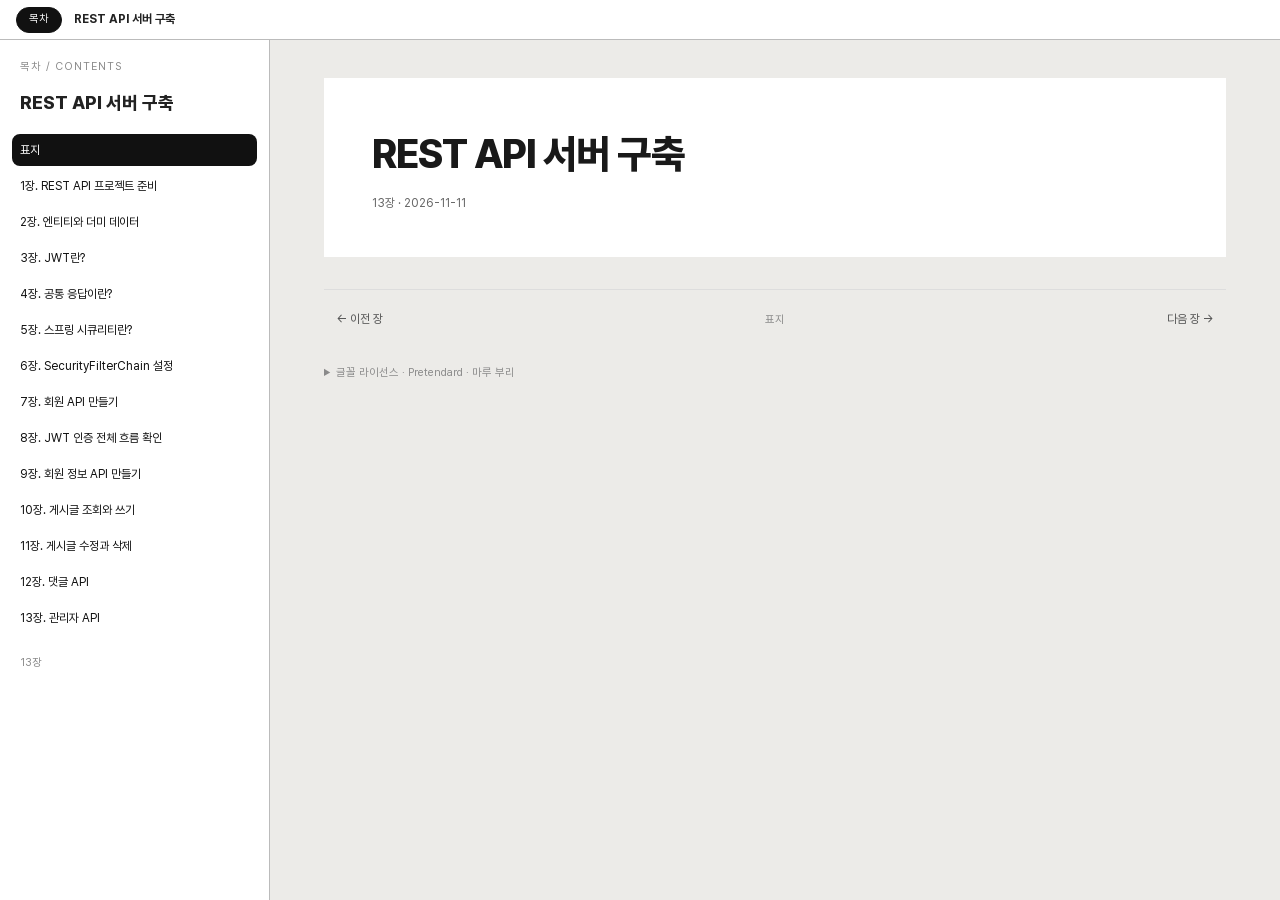
==== index.html @ 517d3dc3 "first commit" ====
<!doctype html><html lang="ko"><head><meta charset="utf-8"><meta http-equiv="Content-Security-Policy" content="default-src 'none'; img-src 'self' data: blob:; font-src 'self'; style-src 'self' 'unsafe-inline'; script-src 'self' 'unsafe-inline'"><meta name="viewport" content="width=device-width,initial-scale=1"><title>REST API 서버 구축</title><link rel="stylesheet" href="assets/book-d4f8cb83afec858a.css"></head><body><div class="reader" data-toc="open"><header class="book-bar"><button type="button" class="toc-toggle" aria-expanded="true" aria-controls="toc">목차</button><span class="book-bar__title">REST API 서버 구축</span></header><aside class="toc" id="toc"><p class="caption">목차 / CONTENTS</p><div class="toc-title">REST API 서버 구축</div><a href="index.html" data-chapter="0" title="표지" aria-current="true">표지</a><a href="chapters/01.html" data-chapter="1" title="1장. REST API 프로젝트 준비" aria-current="false">1장. REST API 프로젝트 준비</a><a href="chapters/02.html" data-chapter="2" title="2장. 엔티티와 더미 데이터" aria-current="false">2장. 엔티티와 더미 데이터</a><a href="chapters/03.html" data-chapter="3" title="3장. JWT란?" aria-current="false">3장. JWT란?</a><a href="chapters/04.html" data-chapter="4" title="4장. 공통 응답이란?" aria-current="false">4장. 공통 응답이란?</a><a href="chapters/05.html" data-chapter="5" title="5장. 스프링 시큐리티란?" aria-current="false">5장. 스프링 시큐리티란?</a><a href="chapters/06.html" data-chapter="6" title="6장. SecurityFilterChain 설정" aria-current="false">6장. SecurityFilterChain 설정</a><a href="chapters/07.html" data-chapter="7" title="7장. 회원 API 만들기" aria-current="false">7장. 회원 API 만들기</a><a href="chapters/08.html" data-chapter="8" title="8장. JWT 인증 전체 흐름 확인" aria-current="false">8장. JWT 인증 전체 흐름 확인</a><a href="chapters/09.html" data-chapter="9" title="9장. 회원 정보 API 만들기" aria-current="false">9장. 회원 정보 API 만들기</a><a href="chapters/10.html" data-chapter="10" title="10장. 게시글 조회와 쓰기" aria-current="false">10장. 게시글 조회와 쓰기</a><a href="chapters/11.html" data-chapter="11" title="11장. 게시글 수정과 삭제" aria-current="false">11장. 게시글 수정과 삭제</a><a href="chapters/12.html" data-chapter="12" title="12장. 댓글 API" aria-current="false">12장. 댓글 API</a><a href="chapters/13.html" data-chapter="13" title="13장. 관리자 API" aria-current="false">13장. 관리자 API</a><footer>13장</footer></aside><main class="reading"><header class="book-head"><h1>REST API 서버 구축</h1><p>13장 · 2026-11-11</p></header><nav class="chapter-nav"><button type="button" class="text" data-prev="true" disabled="">← 이전 장</button><span>표지</span><button type="button" class="text" data-next="true" data-href="chapters/01.html">다음 장 →</button></nav><details class="license"><summary>글꼴 라이선스 · Pretendard · 마루 부리</summary><pre>Copyright (c) 2021, Kil Hyung-jin (https://github.com/orioncactus/pretendard),
with Reserved Font Name Pretendard.

This Font Software is licensed under the SIL Open Font License, Version 1.1.
This license is copied below, and is also available with a FAQ at:
https://scripts.sil.org/OFL


-----------------------------------------------------------
SIL OPEN FONT LICENSE Version 1.1 - 26 February 2007
-----------------------------------------------------------

PREAMBLE
The goals of the Open Font License (OFL) are to stimulate worldwide
development of collaborative font projects, to support the font creation
efforts of academic and linguistic communities, and to provide a free and
open framework in which fonts may be shared and improved in partnership
with others.

The OFL allows the licensed fonts to be used, studied, modified and
redistributed freely as long as they are not sold by themselves. The
fonts, including any derivative works, can be bundled, embedded, 
redistributed and/or sold with any software provided that any reserved
names are not used by derivative works. The fonts and derivatives,
however, cannot be released under any other type of license. The
requirement for fonts to remain under this license does not apply
to any document created using the fonts or their derivatives.

DEFINITIONS
&quot;Font Software&quot; refers to the set of files released by the Copyright
Holder(s) under this license and clearly marked as such. This may
include source files, build scripts and documentation.

&quot;Reserved Font Name&quot; refers to any names specified as such after the
copyright statement(s).

&quot;Original Version&quot; refers to the collection of Font Software components as
distributed by the Copyright Holder(s).

&quot;Modified Version&quot; refers to any derivative made by adding to, deleting,
or substituting -- in part or in whole -- any of the components of the
Original Version, by changing formats or by porting the Font Software to a
new environment.

&quot;Author&quot; refers to any designer, engineer, programmer, technical
writer or other person who contributed to the Font Software.

PERMISSION &amp; CONDITIONS
Permission is hereby granted, free of charge, to any person obtaining
a copy of the Font Software, to use, study, copy, merge, embed, modify,
redistribute, and sell modified and unmodified copies of the Font
Software, subject to the following conditions:

1) Neither the Font Software nor any of its individual components,
in Original or Modified Versions, may be sold by itself.

2) Original or Modified Versions of the Font Software may be bundled,
redistributed and/or sold with any software, provided that each copy
contains the above copyright notice and this license. These can be
included either as stand-alone text files, human-readable headers or
in the appropriate machine-readable metadata fields within text or
binary files as long as those fields can be easily viewed by the user.

3) No Modified Version of the Font Software may use the Reserved Font
Name(s) unless explicit written permission is granted by the corresponding
Copyright Holder. This restriction only applies to the primary font name as
presented to the users.

4) The name(s) of the Copyright Holder(s) or the Author(s) of the Font
Software shall not be used to promote, endorse or advertise any
Modified Version, except to acknowledge the contribution(s) of the
Copyright Holder(s) and the Author(s) or with their explicit written
permission.

5) The Font Software, modified or unmodified, in part or in whole,
must be distributed entirely under this license, and must not be
distributed under any other license. The requirement for fonts to
remain under this license does not apply to any document created
using the Font Software.

TERMINATION
This license becomes null and void if any of the above conditions are
not met.

DISCLAIMER
THE FONT SOFTWARE IS PROVIDED &quot;AS IS&quot;, WITHOUT WARRANTY OF ANY KIND,
EXPRESS OR IMPLIED, INCLUDING BUT NOT LIMITED TO ANY WARRANTIES OF
MERCHANTABILITY, FITNESS FOR A PARTICULAR PURPOSE AND NONINFRINGEMENT
OF COPYRIGHT, PATENT, TRADEMARK, OR OTHER RIGHT. IN NO EVENT SHALL THE
COPYRIGHT HOLDER BE LIABLE FOR ANY CLAIM, DAMAGES OR OTHER LIABILITY,
INCLUDING ANY GENERAL, SPECIAL, INDIRECT, INCIDENTAL, OR CONSEQUENTIAL
DAMAGES, WHETHER IN AN ACTION OF CONTRACT, TORT OR OTHERWISE, ARISING
FROM, OUT OF THE USE OR INABILITY TO USE THE FONT SOFTWARE OR FROM
OTHER DEALINGS IN THE FONT SOFTWARE.
</pre><pre>© NAVER Corp. © NAVER Cultural Foundation Corp. (https://hangeul.naver.com/font)
MaruBuri (마루 부리) — font files as distributed, unmodified.

This Font Software is licensed under the SIL Open Font License, Version 1.1.
This license is copied below, and is also available with a FAQ at:
https://scripts.sil.org/OFL


-----------------------------------------------------------
SIL OPEN FONT LICENSE Version 1.1 - 26 February 2007
-----------------------------------------------------------

PREAMBLE
The goals of the Open Font License (OFL) are to stimulate worldwide
development of collaborative font projects, to support the font creation
efforts of academic and linguistic communities, and to provide a free and
open framework in which fonts may be shared and improved in partnership
with others.

The OFL allows the licensed fonts to be used, studied, modified and
redistributed freely as long as they are not sold by themselves. The
fonts, including any derivative works, can be bundled, embedded, 
redistributed and/or sold with any software provided that any reserved
names are not used by derivative works. The fonts and derivatives,
however, cannot be released under any other type of license. The
requirement for fonts to remain under this license does not apply
to any document created using the fonts or their derivatives.

DEFINITIONS
&quot;Font Software&quot; refers to the set of files released by the Copyright
Holder(s) under this license and clearly marked as such. This may
include source files, build scripts and documentation.

&quot;Reserved Font Name&quot; refers to any names specified as such after the
copyright statement(s).

&quot;Original Version&quot; refers to the collection of Font Software components as
distributed by the Copyright Holder(s).

&quot;Modified Version&quot; refers to any derivative made by adding to, deleting,
or substituting -- in part or in whole -- any of the components of the
Original Version, by changing formats or by porting the Font Software to a
new environment.

&quot;Author&quot; refers to any designer, engineer, programmer, technical
writer or other person who contributed to the Font Software.

PERMISSION &amp; CONDITIONS
Permission is hereby granted, free of charge, to any person obtaining
a copy of the Font Software, to use, study, copy, merge, embed, modify,
redistribute, and sell modified and unmodified copies of the Font
Software, subject to the following conditions:

1) Neither the Font Software nor any of its individual components,
in Original or Modified Versions, may be sold by itself.

2) Original or Modified Versions of the Font Software may be bundled,
redistributed and/or sold with any software, provided that each copy
contains the above copyright notice and this license. These can be
included either as stand-alone text files, human-readable headers or
in the appropriate machine-readable metadata fields within text or
binary files as long as those fields can be easily viewed by the user.

3) No Modified Version of the Font Software may use the Reserved Font
Name(s) unless explicit written permission is granted by the corresponding
Copyright Holder. This restriction only applies to the primary font name as
presented to the users.

4) The name(s) of the Copyright Holder(s) or the Author(s) of the Font
Software shall not be used to promote, endorse or advertise any
Modified Version, except to acknowledge the contribution(s) of the
Copyright Holder(s) and the Author(s) or with their explicit written
permission.

5) The Font Software, modified or unmodified, in part or in whole,
must be distributed entirely under this license, and must not be
distributed under any other license. The requirement for fonts to
remain under this license does not apply to any document created
using the Font Software.

TERMINATION
This license becomes null and void if any of the above conditions are
not met.

DISCLAIMER
THE FONT SOFTWARE IS PROVIDED &quot;AS IS&quot;, WITHOUT WARRANTY OF ANY KIND,
EXPRESS OR IMPLIED, INCLUDING BUT NOT LIMITED TO ANY WARRANTIES OF
MERCHANTABILITY, FITNESS FOR A PARTICULAR PURPOSE AND NONINFRINGEMENT
OF COPYRIGHT, PATENT, TRADEMARK, OR OTHER RIGHT. IN NO EVENT SHALL THE
COPYRIGHT HOLDER BE LIABLE FOR ANY CLAIM, DAMAGES OR OTHER LIABILITY,
INCLUDING ANY GENERAL, SPECIAL, INDIRECT, INCIDENTAL, OR CONSEQUENTIAL
DAMAGES, WHETHER IN AN ACTION OF CONTRACT, TORT OR OTHERWISE, ARISING
FROM, OUT OF THE USE OR INABILITY TO USE THE FONT SOFTWARE OR FROM
OTHER DEALINGS IN THE FONT SOFTWARE.
</pre></details></main></div><script src="assets/book-6d8228e561daa8ba.js"></script></body></html>
---- assets/book-d4f8cb83afec858a.css ----
@font-face{font-family:Pretendard;src:url("fonts/Pretendard-400.woff2") format("woff2");font-weight:400;font-display:block}
@font-face{font-family:Pretendard;src:url("fonts/Pretendard-600.woff2") format("woff2");font-weight:600;font-display:block}
@font-face{font-family:Pretendard;src:url("fonts/Pretendard-700.woff2") format("woff2");font-weight:700;font-display:block}
@font-face{font-family:Pretendard;src:url("fonts/Pretendard-800.woff2") format("woff2");font-weight:800;font-display:block}
@font-face{font-family:MaruBuri;src:url("fonts/MaruBuri-400.woff2") format("woff2");font-weight:400;font-display:block}
@font-face{font-family:MaruBuri;src:url("fonts/MaruBuri-700.woff2") format("woff2");font-weight:700;font-display:block}
/* specs/design/tokens.md 1절(기본) · 2절(의미) 그대로. 값은 그 파일에만 두고 여기는 같은 이름 · 같은 값 */
:root {
  /* 1. 기본 토큰 (실제 값) */

  /* 색 */
  --gray-0: #ffffff;
  --gray-50: #f5f5f5;
  --gray-100: #e5e5e5;
  --gray-300: #c4c4c4;
  --gray-500: #8a8a8a;
  --gray-700: #555555;
  --gray-900: #111111;
  --red-600: #d4271b;
  --white-a85: rgba(255,255,255,.85);

  /* 글꼴 */
  --font-sans: 'Pretendard','Noto Sans KR','Malgun Gothic',sans-serif;
  --font-mono: 'Cascadia Mono','Consolas','Pretendard',monospace;

  /* 글자 크기 */
  --font-size-xs: 11px;
  --font-size-sm: 12px;
  --font-size-md: 14px;
  --font-size-lg: 18px;
  --font-size-xl: 28px;
  --font-size-frame: 22px;
  --font-size-frame-lg: 40px;

  /* 굵기 */
  --font-weight-regular: 400;
  --font-weight-semibold: 600;
  --font-weight-bold: 700;
  --font-weight-heavy: 800;

  /* 자간 */
  --tracking-tight: -1.5px;
  --tracking-snug: -0.5px;
  --tracking-wide: 1px;

  /* 행간 */
  --leading-body: 1.6;

  /* 투명도 */
  --opacity-hover: .85;
  --opacity-disabled: .4;

  /* 여백 (4px 단위) */
  --space-half: 2px;
  --space-1: 4px;
  --space-2: 8px;
  --space-3: 12px;
  --space-4: 16px;
  --space-5: 20px;
  --space-6: 24px;
  --space-8: 32px;
  --space-10: 40px;
  --space-12: 56px;
  --pill-overlap: 11px;

  /* 모서리 */
  --radius-sm: 4px;
  --radius-md: 8px;
  --radius-card: 14px;
  --radius-btn: 999px;

  /* 선 두께 */
  --line-w: 1px;
  --line-w-frame: 1.5px;
  --line-w-focus: 2px;
  --line-w-selected: 3px;

  /* 높이 */
  --control-h-sm: 26px;
  --control-h-md: 32px;
  --control-h-lg: 40px;
  --bar-h: 56px;
  --progress-h: 3px;
  --icon-size: 18px;

  /* 레이아웃 폭 */
  --panel-w: 270px;
  --side-w: 340px;
  --content-w: 760px;
  --dialog-w: 420px;
  --picker-w: 1180px;
  --picker-h: 720px;
  --create-field-w: 460px;
  --bubble-w: 560px;
  --chlist-w: 240px;
  --memo-w: 260px;
  --review-toc-w: 196px;
  --review-panel-w: 280px;
  --review-paper-w: 1040px;
  --review-h2-size: 25px;
  --book-narrow-w: 720px;
  --present-narrow-w: 900px;
  --present-narrow-h: 480px;
  --app-min-w: 1280px;
  --app-min-h: 720px;

  /* 무늬 */
  --dot-grid: radial-gradient(var(--color-dot) 1px, transparent 1px) 0 0 / 16px 16px;
  /* 책 코드 강조 (011, 책 HTML 안에서만): 흑백 강조 하나 (FR-024) */
  --code-text: #222;
  --code-keyword: #151515;
  --code-keyword-weight: var(--font-weight-bold);
  --code-string: #596467;
  --code-comment: #666;
  --code-function: #424d60;
  --code-class: #424d60;
  --code-constant: #222;
  --code-tag: #151515;
  --code-output: #222;
  --code-rule: #333;
  --code-bg: #fafafa;
  --code-ln: #888;
  --code-line: 20px;
  /* 책 종이 (011): 회색 바깥 + 흰 종이 단 · 장 머리 · 본문 글꼴 */
  --book-page-bg: #ecebe8;
  --book-paper-w: 1000px;
  --book-paper-pad-y: 44px;
  --book-paper-pad-x: 48px;
  --book-reading-pad: 38px 54px;
  --book-paper-gap: 28px;
  --book-mid-w: 1100px;
  --book-mid-paper-pad: 26px;
  --book-mid-reading-pad: 20px;
  --book-bar-h: 40px;
  --font-book: 'MaruBuri', serif;
  --font-book-num: Georgia, 'Times New Roman', serif;
  --font-book-code: 'Consolas','Cascadia Mono','Pretendard',monospace;
  --book-font-size: 15px;
  --book-leading: 1.85;
  --book-h1-size: 40px;
  --book-h2-size: 28px;
  --book-h3-size: 21px;
  --book-h4-size: 16px;
  --book-num-size: 70px;
  --book-small-size: 13px;
  --book-ln-size: 10px;
  --book-ink: #222;
  --book-head-ink: #191919;
  --book-sub-ink: #444;
  --book-muted: #666;
  --book-caption-ink: #555;
  --book-num-ink: #ccc;
  --book-rule: #aaa;
  --book-rule-soft: #bbb;
  --book-rule-faint: #ddd;
  --book-h2-rule: 7px solid #dedede;
  --book-table-head: #ececec;
  --book-inline-code-bg: #f1f1f1;

  /* PDF 쪽 (011 FR-038) */
  --pdf-page: A4;
  --pdf-margin: 20mm;
  /* 2. 의미 토큰 (쓰임 이름 → 기본 토큰) */

  /* 색 */
  --color-bg: var(--gray-0);
  --color-surface: var(--gray-0);
  --color-soft: var(--gray-50);
  --color-text: var(--gray-900);
  --color-sub: var(--gray-700);
  --color-muted: var(--gray-500);
  --color-faint: var(--gray-300);
  --color-line: var(--gray-900);
  --color-line-soft: var(--gray-100);
  --color-dot: var(--gray-100);
  --color-inverse-bg: var(--gray-900);
  --color-inverse-text: var(--gray-0);
  --color-danger: var(--red-600);
  --color-overlay: var(--white-a85);

  /* 선 */
  --border-strong: var(--line-w) solid var(--color-line);
  --border-frame: var(--line-w-frame) solid var(--color-line);
  --border-soft: var(--line-w) solid var(--color-line-soft);
  --border-dashed: var(--line-w-frame) dashed var(--color-faint);
  --focus-ring: inset 0 0 0 var(--line-w-focus) var(--color-line);
  --border-selected: var(--line-w-selected);

  /* 레이아웃 */
  --body-pad-y: var(--space-6);
  --body-pad-x: var(--space-8);
  --content-pad-y: var(--space-10);

  /* 용도 높이 (roles.md) */
  --row-h: var(--control-h-md);
  --inline-h: var(--control-h-sm);
  --field-h: var(--control-h-lg);
}

/* 책 HTML 안에 넣는 모양 (design-system "책" · components 책 머리 줄 · 책 종이 · 책 머리 · 책 코드 · 책 그림 · 책 팁 · tokens 책 코드 강조 · 책 종이). 값은 tokens.css 토큰만 */
* { box-sizing: border-box; }
html, body { margin: 0; height: 100%; }
body { color: var(--book-ink); background: var(--color-bg); font: var(--book-font-size)/var(--book-leading) var(--font-book); }
button { height: var(--inline-h); padding: 0 var(--space-3); border: var(--border-strong); border-radius: var(--radius-btn); background: var(--color-surface); color: var(--color-text); font: inherit; font-family: var(--font-sans); font-size: var(--font-size-xs); white-space: nowrap; cursor: pointer; }
button:hover:not(:disabled) { background: var(--color-soft); }
button:disabled { cursor: default; color: var(--color-faint); border-color: var(--color-faint); }
button.text { border: 0; background: transparent; color: var(--color-sub); font-size: var(--font-size-sm); }
button:focus-visible, a:focus-visible { outline: var(--line-w-focus) solid var(--color-line); outline-offset: var(--space-1); }

/* 책 머리 줄(전체 폭) → 왼쪽 패널 | 본문 칸. [목차]로 패널을 접으면 본문 칸 한 단 (FR-034) */
.reader { display: grid; grid-template-columns: var(--panel-w) minmax(0, 1fr); grid-template-rows: var(--book-bar-h) minmax(0, 1fr); height: 100vh; }
.reader[data-toc="closed"] { grid-template-columns: minmax(0, 1fr); }
.reader[data-toc="closed"] .toc { display: none; }
.book-bar { grid-column: 1 / -1; display: flex; align-items: center; gap: var(--space-3); min-width: 0; height: var(--book-bar-h); padding: 0 var(--space-4); border-bottom: var(--line-w) solid var(--book-rule-soft); background: var(--color-bg); font-family: var(--font-sans); }
.book-bar__title { min-width: 0; overflow: hidden; white-space: nowrap; text-overflow: ellipsis; font-size: var(--font-size-sm); font-weight: var(--font-weight-bold); }
.toc-toggle[aria-expanded="true"] { border-color: var(--color-inverse-bg); background: var(--color-inverse-bg); color: var(--color-inverse-text); }
.toc { min-width: 0; padding: var(--space-5) var(--space-3) var(--space-4); border-right: var(--line-w) solid var(--book-rule-soft); overflow-y: auto; font: var(--font-size-md)/var(--leading-body) var(--font-sans); }
.caption { margin: 0 0 var(--space-2); padding: 0 var(--space-2); font: var(--font-size-xs) var(--font-mono); letter-spacing: var(--tracking-wide); color: var(--color-muted); }
.toc-title { margin: var(--space-4) 0; padding: 0 var(--space-2); font-size: var(--font-size-lg); font-weight: var(--font-weight-heavy); overflow-wrap: anywhere; }
.toc a { display: block; height: var(--control-h-md); margin: var(--space-1) 0; padding: 0 var(--space-2); border-radius: var(--radius-md); color: var(--color-text); font-size: var(--font-size-sm); line-height: var(--control-h-md); text-decoration: none; white-space: nowrap; overflow: hidden; text-overflow: ellipsis; }
.toc a:hover { background: var(--color-soft); }
.toc a[aria-current="true"] { background: var(--color-inverse-bg); color: var(--color-inverse-text); }
.toc footer { padding: var(--space-4) var(--space-2); font-size: var(--font-size-xs); color: var(--color-muted); }

/* 책 종이: 회색 바깥 위 흰 종이 단(책 머리 · 머리말 · 장마다 하나) */
.reading { min-width: 0; padding: var(--book-reading-pad); overflow-y: auto; overflow-x: hidden; background: var(--book-page-bg); }
.book-head, .preface, .chapter { position: relative; max-width: var(--book-paper-w); min-width: 0; margin: 0 auto var(--book-paper-gap); padding: var(--book-paper-pad-y) var(--book-paper-pad-x); background: var(--color-bg); overflow-wrap: anywhere; scroll-margin-top: var(--space-6); }

/* 책 머리 (책 · 장) */
.book-head h1 { margin: 0; color: var(--book-head-ink); font: var(--font-weight-heavy) var(--book-h1-size)/var(--leading-body) var(--font-sans); letter-spacing: var(--tracking-tight); overflow-wrap: anywhere; }
.book-head p { margin: var(--space-2) 0 0; color: var(--book-muted); font: var(--font-size-sm)/var(--leading-body) var(--font-sans); }
.eyebrow { padding-top: var(--space-2); color: var(--book-muted); font: var(--font-size-xs)/var(--leading-body) var(--font-sans); letter-spacing: var(--tracking-wide); }
.chapter-num { position: absolute; top: var(--space-6); right: var(--book-paper-pad-x); color: var(--book-num-ink); font: var(--book-num-size)/1 var(--font-book-num); user-select: none; }
.chapter > .chapter-num + h2, .chapter > .chapter-num + .review-block > h2 { margin: var(--space-2) 0 var(--space-8); padding: var(--space-2) calc(var(--book-num-size) * 1.4) var(--space-6) 0; border-top: 0; border-bottom: var(--book-h2-rule); color: var(--book-head-ink); font: var(--font-weight-heavy) var(--book-h2-size)/var(--leading-body) var(--font-sans); letter-spacing: var(--tracking-tight); }

/* 읽는 글 */
.preface h1, .preface h2, .chapter h2, .chapter h3 { margin: var(--space-8) 0 var(--space-3); padding-top: var(--space-4); border-top: var(--line-w) solid var(--book-rule); color: var(--book-head-ink); font: var(--font-weight-heavy) var(--book-h3-size)/var(--leading-body) var(--font-sans); }
.chapter h4, .chapter h5 { margin: var(--space-6) 0 var(--space-2); color: var(--book-head-ink); font: var(--font-weight-bold) var(--book-h4-size)/var(--leading-body) var(--font-sans); }
p { margin: 0 0 var(--space-3); }
ol, ul { margin: 0 0 var(--space-3); padding-left: var(--space-5); }
li + li { margin-top: var(--space-1); }
table { width: 100%; margin: var(--space-5) 0; border-collapse: collapse; table-layout: fixed; font: var(--book-small-size)/var(--leading-body) var(--font-sans); }
td, th { padding: var(--space-2) var(--space-3); border-bottom: var(--line-w) solid var(--book-rule-soft); text-align: left; vertical-align: top; overflow-wrap: anywhere; }
th { background: var(--book-table-head); font-weight: var(--font-weight-bold); }
tbody tr:nth-child(even) { background: var(--code-bg); }
blockquote { margin: var(--space-5) 0; padding: var(--space-3) 0; border-top: var(--line-w) solid var(--book-rule); border-bottom: var(--line-w) solid var(--book-rule); color: var(--book-sub-ink); }
blockquote > :last-child { margin-bottom: 0; }
a { color: var(--book-ink); }
:not(pre) > code { padding: 0 var(--space-1); background: var(--book-inline-code-bg); font-family: var(--font-book-code); font-size: var(--font-size-sm); }
.img-alt { color: var(--color-muted); }

/* 책 코드: 위아래 선 상자 → 머리 줄(이름 · [복사]) → 줄 번호 | 코드 칸 (코드 · 명령 · 실행 결과) */
.code-wrap { position: relative; min-width: 0; margin: var(--space-5) 0; border-top: var(--line-w) solid var(--code-rule); border-bottom: var(--line-w) solid var(--code-rule); }
.code-label { display: flex; align-items: center; gap: var(--space-2); height: var(--row-h); border-bottom: var(--line-w) solid var(--book-rule-faint); background: var(--color-bg); color: var(--book-ink); font: var(--font-weight-bold) var(--font-size-xs) var(--font-sans); }
.code-label__name { flex: 1; min-width: 0; overflow: hidden; white-space: nowrap; text-overflow: ellipsis; }
.code-tools { display: flex; align-items: center; gap: var(--space-2); font-weight: var(--font-weight-regular); }
.copy-result { font: var(--font-size-xs) var(--font-mono); color: var(--color-muted); }
.code-body { display: flex; min-width: 0; background: var(--code-bg); }
.code-ln { flex: none; width: var(--space-8); padding: var(--space-3) var(--space-2) var(--space-3) 0; color: var(--code-ln); font: var(--book-ln-size)/var(--code-line) var(--font-book-code); text-align: right; white-space: pre; user-select: none; }
pre { flex: 1; min-width: 0; margin: 0; padding: var(--space-3) var(--space-3) var(--space-3) 0; overflow-x: auto; overflow-y: hidden; color: var(--code-text); font: var(--font-size-sm)/var(--code-line) var(--font-book-code); white-space: pre; tab-size: 4; }
pre code { font: inherit; }
.code-wrap[data-kind="output"] pre { color: var(--code-output); }
.cmd-line::before { content: "$ "; color: var(--color-muted); user-select: none; }
/* Prism 토큰 (tag 토큰이 다른 모양을 물려받지 않게 막는다) */
pre .token { border: 0; padding: 0; background: none; }
.token.keyword, .token.boolean, .token.null, .token.important { color: var(--code-keyword); font-weight: var(--code-keyword-weight); }
.token.string, .token.attr-value, .token.template-string, .token.char, .token.regex { color: var(--code-string); }
.token.comment, .token.prolog, .token.doctype, .token.cdata { color: var(--code-comment); font-style: italic; }
.token.function, .token.function-variable { color: var(--code-function); }
.token.class-name, .token.parameter { color: var(--code-class); }
.token.number, .token.constant, .token.attr-name, .token.property, .token.literal-property, .token.symbol { color: var(--code-constant); }
.token.tag { color: var(--code-tag); font-weight: var(--code-keyword-weight); }

/* 책 그림: 테두리 없이 종이 위, 캡션 위 선 */
.book-figure { min-width: 0; margin: var(--space-6) 0; padding: 0; text-align: center; }
/* 기본 크기: 폭 ≤ 칸 · 비율 유지 · 키우지 않음, 사진 그림(생성형 · 캡처 · 넣은 이미지)은 높이 ≤ 보이는 본문 높이 × 0.5(책은 화면 50vh).
   도식 SVG는 글자 크기(≥ --font-size-xs)를 지키려고 높이로 줄이지 않는다. 크기를 적은 그림은 적은 폭(칸까지), 높이 규칙 없음 */
.figure-scroll { min-width: 0; }
.book-figure img { display: block; width: auto; height: auto; max-width: 100%; margin: 0 auto; }
.book-figure img[data-raster] { max-height: 50vh; }
.book-figure[data-size] img { max-height: none; }
.book-figure img[hidden] { display: none; }
.book-figure img.shot { border: var(--border-soft); }
.review { margin-bottom: var(--space-2); font: var(--font-size-xs) var(--font-mono); color: var(--color-muted); text-align: left; }
.status-tag { display: inline-block; padding: var(--space-half) var(--space-1); border: var(--line-w) solid var(--color-muted); font: var(--font-size-xs)/1 var(--font-mono); }
/* 참고 그림의 출처 (009 FR-024, roles "책 그림") */
.book-figure .credit { margin: var(--space-1) 0 0; font: var(--font-size-xs)/var(--leading-body) var(--font-sans); color: var(--color-sub); overflow-wrap: anywhere; }
.book-figure figcaption { margin-top: var(--space-2); padding-top: var(--space-2); border-top: var(--line-w) solid var(--book-rule-faint); color: var(--book-caption-ink); font: var(--font-size-sm)/var(--leading-body) var(--font-sans); text-align: left; }
.words { display: flex; flex-wrap: wrap; justify-content: space-evenly; gap: var(--space-2); margin-top: var(--space-2); font-size: var(--font-size-md); }
.steps { display: flex; justify-content: center; align-items: center; gap: var(--space-2); margin-top: var(--space-2); }
.step-count { font: var(--font-size-sm) var(--font-mono); }
/* 그림 장면 재생기 자리 (011 FR-036 · 020 FR-004): 그림 칸 폭, 장면 비율. 안쪽은 실행 글이 장면 크기로 두고 줄인다 */
.site-scene { position: relative; width: 100%; overflow: hidden; }
.site-scene__stage { position: absolute; left: 0; top: 0; transform-origin: 0 0; }
.blank { text-align: left; }
.blank__what { margin: 0 0 var(--space-1); font-weight: var(--font-weight-semibold); }
.blank__why { margin: 0; font-size: var(--font-size-sm); color: var(--color-muted); }

/* 책 팁 (components "책 팁"): 위아래 선 + 라벨 알약 반전 `팁` + 읽는 글 */
.book-tip { display: flex; flex-direction: column; align-items: flex-start; gap: var(--space-2); min-width: 0; margin: var(--space-5) 0; padding: var(--space-3) 0; border-top: var(--line-w) solid var(--book-rule); border-bottom: var(--line-w) solid var(--book-rule); color: var(--book-sub-ink); }
.book-tip__label { padding: var(--space-1) var(--space-3); border-radius: var(--radius-btn); background: var(--color-inverse-bg); color: var(--color-inverse-text); font: var(--font-weight-bold) var(--font-size-xs)/1 var(--font-sans); white-space: nowrap; }
.book-tip__body { align-self: stretch; min-width: 0; overflow-wrap: anywhere; }
.book-tip__body > :last-child { margin-bottom: 0; }

/* 장 이동 줄 · 글꼴 라이선스 */
.chapter-nav { display: flex; justify-content: space-between; align-items: center; margin-top: var(--space-8); padding-top: var(--space-4); border-top: var(--line-w) solid var(--book-rule-faint); font-family: var(--font-sans); }
.chapter-nav span { font: var(--font-size-xs) var(--font-mono); color: var(--color-muted); }
.license { max-width: var(--book-paper-w); margin: var(--space-8) auto; font: var(--font-size-xs)/var(--leading-body) var(--font-sans); color: var(--color-muted); }
.license pre { padding: 0; white-space: pre-wrap; font-family: var(--font-sans); color: var(--color-muted); }

/* --book-mid-w(1100px) 이하(작은 창 · 확대): 안쪽만 줄인다 */
@media (max-width: 1100px) {
  .reading { padding: var(--book-mid-reading-pad); }
  .book-head, .preface, .chapter { padding: var(--book-mid-paper-pad); }
  .chapter-num { right: var(--book-mid-paper-pad); }
}

/* 좁은 화면 (--book-narrow-w 720px 이하, FR-033 · components "책 머리 줄" · roles 패널 덮개): 목차는 접힌 채 시작하고 [목차]로 덮개를 펼친다 */
@media (max-width: 720px) {
  .reader, .reader[data-toc="closed"] { grid-template-columns: minmax(0, 1fr); }
  .toc { display: none; position: fixed; top: var(--book-bar-h); right: 0; bottom: 0; left: 0; z-index: 1; border-right: 0; background: var(--color-bg); }
  .reader[data-toc="open"] .toc { display: block; }
  .reading { padding: 0; }
  .book-head, .preface, .chapter { margin-bottom: var(--space-3); padding: var(--space-5) var(--space-4); }
  .chapter-num { top: var(--space-4); right: var(--space-4); font-size: var(--book-h1-size); }
  .chapter > .chapter-num + h2, .chapter > .chapter-num + .review-block > h2 { padding-right: calc(var(--book-h1-size) * 1.4); }
  /* 줄이면 그림 속 글자가 --font-size-xs보다 작아지는 도식만 그림 칸 안 가로 스크롤 */
  .figure-scroll { overflow-x: auto; }
  .book-figure img[style*="--text-scale"] { min-width: calc(var(--text-scale) * var(--font-size-xs)); max-width: none; }
}
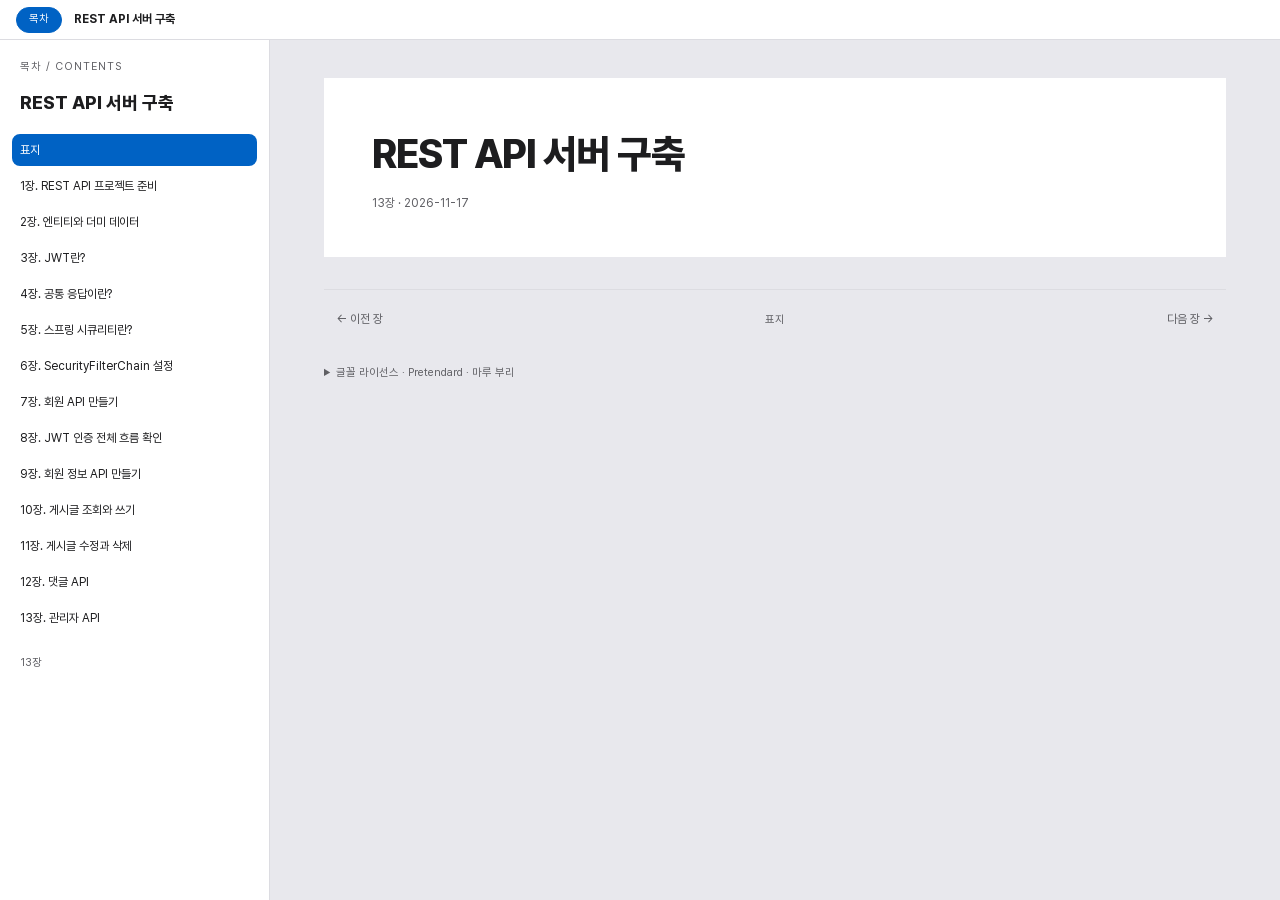
==== commit 0afaedd8: "사이트" ====
--- a/index.html
+++ b/index.html
@@ -1,189 +1,189 @@
-<!doctype html><html lang="ko"><head><meta charset="utf-8"><meta http-equiv="Content-Security-Policy" content="default-src 'none'; img-src 'self' data: blob:; font-src 'self'; style-src 'self' 'unsafe-inline'; script-src 'self' 'unsafe-inline'"><meta name="viewport" content="width=device-width,initial-scale=1"><title>REST API 서버 구축</title><link rel="stylesheet" href="assets/book-d4f8cb83afec858a.css"></head><body><div class="reader" data-toc="open"><header class="book-bar"><button type="button" class="toc-toggle" aria-expanded="true" aria-controls="toc">목차</button><span class="book-bar__title">REST API 서버 구축</span></header><aside class="toc" id="toc"><p class="caption">목차 / CONTENTS</p><div class="toc-title">REST API 서버 구축</div><a href="index.html" data-chapter="0" title="표지" aria-current="true">표지</a><a href="chapters/01.html" data-chapter="1" title="1장. REST API 프로젝트 준비" aria-current="false">1장. REST API 프로젝트 준비</a><a href="chapters/02.html" data-chapter="2" title="2장. 엔티티와 더미 데이터" aria-current="false">2장. 엔티티와 더미 데이터</a><a href="chapters/03.html" data-chapter="3" title="3장. JWT란?" aria-current="false">3장. JWT란?</a><a href="chapters/04.html" data-chapter="4" title="4장. 공통 응답이란?" aria-current="false">4장. 공통 응답이란?</a><a href="chapters/05.html" data-chapter="5" title="5장. 스프링 시큐리티란?" aria-current="false">5장. 스프링 시큐리티란?</a><a href="chapters/06.html" data-chapter="6" title="6장. SecurityFilterChain 설정" aria-current="false">6장. SecurityFilterChain 설정</a><a href="chapters/07.html" data-chapter="7" title="7장. 회원 API 만들기" aria-current="false">7장. 회원 API 만들기</a><a href="chapters/08.html" data-chapter="8" title="8장. JWT 인증 전체 흐름 확인" aria-current="false">8장. JWT 인증 전체 흐름 확인</a><a href="chapters/09.html" data-chapter="9" title="9장. 회원 정보 API 만들기" aria-current="false">9장. 회원 정보 API 만들기</a><a href="chapters/10.html" data-chapter="10" title="10장. 게시글 조회와 쓰기" aria-current="false">10장. 게시글 조회와 쓰기</a><a href="chapters/11.html" data-chapter="11" title="11장. 게시글 수정과 삭제" aria-current="false">11장. 게시글 수정과 삭제</a><a href="chapters/12.html" data-chapter="12" title="12장. 댓글 API" aria-current="false">12장. 댓글 API</a><a href="chapters/13.html" data-chapter="13" title="13장. 관리자 API" aria-current="false">13장. 관리자 API</a><footer>13장</footer></aside><main class="reading"><header class="book-head"><h1>REST API 서버 구축</h1><p>13장 · 2026-11-11</p></header><nav class="chapter-nav"><button type="button" class="text" data-prev="true" disabled="">← 이전 장</button><span>표지</span><button type="button" class="text" data-next="true" data-href="chapters/01.html">다음 장 →</button></nav><details class="license"><summary>글꼴 라이선스 · Pretendard · 마루 부리</summary><pre>Copyright (c) 2021, Kil Hyung-jin (https://github.com/orioncactus/pretendard),
-with Reserved Font Name Pretendard.
-
-This Font Software is licensed under the SIL Open Font License, Version 1.1.
-This license is copied below, and is also available with a FAQ at:
-https://scripts.sil.org/OFL
-
-
------------------------------------------------------------
-SIL OPEN FONT LICENSE Version 1.1 - 26 February 2007
------------------------------------------------------------
-
-PREAMBLE
-The goals of the Open Font License (OFL) are to stimulate worldwide
-development of collaborative font projects, to support the font creation
-efforts of academic and linguistic communities, and to provide a free and
-open framework in which fonts may be shared and improved in partnership
-with others.
-
-The OFL allows the licensed fonts to be used, studied, modified and
-redistributed freely as long as they are not sold by themselves. The
-fonts, including any derivative works, can be bundled, embedded, 
-redistributed and/or sold with any software provided that any reserved
-names are not used by derivative works. The fonts and derivatives,
-however, cannot be released under any other type of license. The
-requirement for fonts to remain under this license does not apply
-to any document created using the fonts or their derivatives.
-
-DEFINITIONS
-&quot;Font Software&quot; refers to the set of files released by the Copyright
-Holder(s) under this license and clearly marked as such. This may
-include source files, build scripts and documentation.
-
-&quot;Reserved Font Name&quot; refers to any names specified as such after the
-copyright statement(s).
-
-&quot;Original Version&quot; refers to the collection of Font Software components as
-distributed by the Copyright Holder(s).
-
-&quot;Modified Version&quot; refers to any derivative made by adding to, deleting,
-or substituting -- in part or in whole -- any of the components of the
-Original Version, by changing formats or by porting the Font Software to a
-new environment.
-
-&quot;Author&quot; refers to any designer, engineer, programmer, technical
-writer or other person who contributed to the Font Software.
-
-PERMISSION &amp; CONDITIONS
-Permission is hereby granted, free of charge, to any person obtaining
-a copy of the Font Software, to use, study, copy, merge, embed, modify,
-redistribute, and sell modified and unmodified copies of the Font
-Software, subject to the following conditions:
-
-1) Neither the Font Software nor any of its individual components,
-in Original or Modified Versions, may be sold by itself.
-
-2) Original or Modified Versions of the Font Software may be bundled,
-redistributed and/or sold with any software, provided that each copy
-contains the above copyright notice and this license. These can be
-included either as stand-alone text files, human-readable headers or
-in the appropriate machine-readable metadata fields within text or
-binary files as long as those fields can be easily viewed by the user.
-
-3) No Modified Version of the Font Software may use the Reserved Font
-Name(s) unless explicit written permission is granted by the corresponding
-Copyright Holder. This restriction only applies to the primary font name as
-presented to the users.
-
-4) The name(s) of the Copyright Holder(s) or the Author(s) of the Font
-Software shall not be used to promote, endorse or advertise any
-Modified Version, except to acknowledge the contribution(s) of the
-Copyright Holder(s) and the Author(s) or with their explicit written
-permission.
-
-5) The Font Software, modified or unmodified, in part or in whole,
-must be distributed entirely under this license, and must not be
-distributed under any other license. The requirement for fonts to
-remain under this license does not apply to any document created
-using the Font Software.
-
-TERMINATION
-This license becomes null and void if any of the above conditions are
-not met.
-
-DISCLAIMER
-THE FONT SOFTWARE IS PROVIDED &quot;AS IS&quot;, WITHOUT WARRANTY OF ANY KIND,
-EXPRESS OR IMPLIED, INCLUDING BUT NOT LIMITED TO ANY WARRANTIES OF
-MERCHANTABILITY, FITNESS FOR A PARTICULAR PURPOSE AND NONINFRINGEMENT
-OF COPYRIGHT, PATENT, TRADEMARK, OR OTHER RIGHT. IN NO EVENT SHALL THE
-COPYRIGHT HOLDER BE LIABLE FOR ANY CLAIM, DAMAGES OR OTHER LIABILITY,
-INCLUDING ANY GENERAL, SPECIAL, INDIRECT, INCIDENTAL, OR CONSEQUENTIAL
-DAMAGES, WHETHER IN AN ACTION OF CONTRACT, TORT OR OTHERWISE, ARISING
-FROM, OUT OF THE USE OR INABILITY TO USE THE FONT SOFTWARE OR FROM
-OTHER DEALINGS IN THE FONT SOFTWARE.
-</pre><pre>© NAVER Corp. © NAVER Cultural Foundation Corp. (https://hangeul.naver.com/font)
-MaruBuri (마루 부리) — font files as distributed, unmodified.
-
-This Font Software is licensed under the SIL Open Font License, Version 1.1.
-This license is copied below, and is also available with a FAQ at:
-https://scripts.sil.org/OFL
-
-
------------------------------------------------------------
-SIL OPEN FONT LICENSE Version 1.1 - 26 February 2007
------------------------------------------------------------
-
-PREAMBLE
-The goals of the Open Font License (OFL) are to stimulate worldwide
-development of collaborative font projects, to support the font creation
-efforts of academic and linguistic communities, and to provide a free and
-open framework in which fonts may be shared and improved in partnership
-with others.
-
-The OFL allows the licensed fonts to be used, studied, modified and
-redistributed freely as long as they are not sold by themselves. The
-fonts, including any derivative works, can be bundled, embedded, 
-redistributed and/or sold with any software provided that any reserved
-names are not used by derivative works. The fonts and derivatives,
-however, cannot be released under any other type of license. The
-requirement for fonts to remain under this license does not apply
-to any document created using the fonts or their derivatives.
-
-DEFINITIONS
-&quot;Font Software&quot; refers to the set of files released by the Copyright
-Holder(s) under this license and clearly marked as such. This may
-include source files, build scripts and documentation.
-
-&quot;Reserved Font Name&quot; refers to any names specified as such after the
-copyright statement(s).
-
-&quot;Original Version&quot; refers to the collection of Font Software components as
-distributed by the Copyright Holder(s).
-
-&quot;Modified Version&quot; refers to any derivative made by adding to, deleting,
-or substituting -- in part or in whole -- any of the components of the
-Original Version, by changing formats or by porting the Font Software to a
-new environment.
-
-&quot;Author&quot; refers to any designer, engineer, programmer, technical
-writer or other person who contributed to the Font Software.
-
-PERMISSION &amp; CONDITIONS
-Permission is hereby granted, free of charge, to any person obtaining
-a copy of the Font Software, to use, study, copy, merge, embed, modify,
-redistribute, and sell modified and unmodified copies of the Font
-Software, subject to the following conditions:
-
-1) Neither the Font Software nor any of its individual components,
-in Original or Modified Versions, may be sold by itself.
-
-2) Original or Modified Versions of the Font Software may be bundled,
-redistributed and/or sold with any software, provided that each copy
-contains the above copyright notice and this license. These can be
-included either as stand-alone text files, human-readable headers or
-in the appropriate machine-readable metadata fields within text or
-binary files as long as those fields can be easily viewed by the user.
-
-3) No Modified Version of the Font Software may use the Reserved Font
-Name(s) unless explicit written permission is granted by the corresponding
-Copyright Holder. This restriction only applies to the primary font name as
-presented to the users.
-
-4) The name(s) of the Copyright Holder(s) or the Author(s) of the Font
-Software shall not be used to promote, endorse or advertise any
-Modified Version, except to acknowledge the contribution(s) of the
-Copyright Holder(s) and the Author(s) or with their explicit written
-permission.
-
-5) The Font Software, modified or unmodified, in part or in whole,
-must be distributed entirely under this license, and must not be
-distributed under any other license. The requirement for fonts to
-remain under this license does not apply to any document created
-using the Font Software.
-
-TERMINATION
-This license becomes null and void if any of the above conditions are
-not met.
-
-DISCLAIMER
-THE FONT SOFTWARE IS PROVIDED &quot;AS IS&quot;, WITHOUT WARRANTY OF ANY KIND,
-EXPRESS OR IMPLIED, INCLUDING BUT NOT LIMITED TO ANY WARRANTIES OF
-MERCHANTABILITY, FITNESS FOR A PARTICULAR PURPOSE AND NONINFRINGEMENT
-OF COPYRIGHT, PATENT, TRADEMARK, OR OTHER RIGHT. IN NO EVENT SHALL THE
-COPYRIGHT HOLDER BE LIABLE FOR ANY CLAIM, DAMAGES OR OTHER LIABILITY,
-INCLUDING ANY GENERAL, SPECIAL, INDIRECT, INCIDENTAL, OR CONSEQUENTIAL
-DAMAGES, WHETHER IN AN ACTION OF CONTRACT, TORT OR OTHERWISE, ARISING
-FROM, OUT OF THE USE OR INABILITY TO USE THE FONT SOFTWARE OR FROM
-OTHER DEALINGS IN THE FONT SOFTWARE.
+<!doctype html><html lang="ko"><head><meta charset="utf-8"><meta http-equiv="Content-Security-Policy" content="default-src 'none'; img-src 'self' data: blob:; font-src 'self'; style-src 'self' 'unsafe-inline'; script-src 'self' 'unsafe-inline'"><meta name="viewport" content="width=device-width,initial-scale=1"><title>REST API 서버 구축</title><link rel="stylesheet" href="assets/book-a89ae88501600a40.css"></head><body><div class="reader" data-toc="open"><header class="book-bar"><button type="button" class="toc-toggle" aria-expanded="true" aria-controls="toc">목차</button><span class="book-bar__title">REST API 서버 구축</span></header><aside class="toc" id="toc"><p class="caption">목차 / CONTENTS</p><div class="toc-title">REST API 서버 구축</div><a href="index.html" data-chapter="0" title="표지" aria-current="true">표지</a><a href="chapters/01.html" data-chapter="1" title="1장. REST API 프로젝트 준비" aria-current="false">1장. REST API 프로젝트 준비</a><a href="chapters/02.html" data-chapter="2" title="2장. 엔티티와 더미 데이터" aria-current="false">2장. 엔티티와 더미 데이터</a><a href="chapters/03.html" data-chapter="3" title="3장. JWT란?" aria-current="false">3장. JWT란?</a><a href="chapters/04.html" data-chapter="4" title="4장. 공통 응답이란?" aria-current="false">4장. 공통 응답이란?</a><a href="chapters/05.html" data-chapter="5" title="5장. 스프링 시큐리티란?" aria-current="false">5장. 스프링 시큐리티란?</a><a href="chapters/06.html" data-chapter="6" title="6장. SecurityFilterChain 설정" aria-current="false">6장. SecurityFilterChain 설정</a><a href="chapters/07.html" data-chapter="7" title="7장. 회원 API 만들기" aria-current="false">7장. 회원 API 만들기</a><a href="chapters/08.html" data-chapter="8" title="8장. JWT 인증 전체 흐름 확인" aria-current="false">8장. JWT 인증 전체 흐름 확인</a><a href="chapters/09.html" data-chapter="9" title="9장. 회원 정보 API 만들기" aria-current="false">9장. 회원 정보 API 만들기</a><a href="chapters/10.html" data-chapter="10" title="10장. 게시글 조회와 쓰기" aria-current="false">10장. 게시글 조회와 쓰기</a><a href="chapters/11.html" data-chapter="11" title="11장. 게시글 수정과 삭제" aria-current="false">11장. 게시글 수정과 삭제</a><a href="chapters/12.html" data-chapter="12" title="12장. 댓글 API" aria-current="false">12장. 댓글 API</a><a href="chapters/13.html" data-chapter="13" title="13장. 관리자 API" aria-current="false">13장. 관리자 API</a><footer>13장</footer></aside><main class="reading"><header class="book-head"><h1>REST API 서버 구축</h1><p>13장 · 2026-11-17</p></header><nav class="chapter-nav"><button type="button" class="text" data-prev="true" disabled="">← 이전 장</button><span>표지</span><button type="button" class="text" data-next="true" data-href="chapters/01.html">다음 장 →</button></nav><details class="license"><summary>글꼴 라이선스 · Pretendard · 마루 부리</summary><pre>Copyright (c) 2021, Kil Hyung-jin (https://github.com/orioncactus/pretendard),
+with Reserved Font Name Pretendard.
+
+This Font Software is licensed under the SIL Open Font License, Version 1.1.
+This license is copied below, and is also available with a FAQ at:
+https://scripts.sil.org/OFL
+
+
+-----------------------------------------------------------
+SIL OPEN FONT LICENSE Version 1.1 - 26 February 2007
+-----------------------------------------------------------
+
+PREAMBLE
+The goals of the Open Font License (OFL) are to stimulate worldwide
+development of collaborative font projects, to support the font creation
+efforts of academic and linguistic communities, and to provide a free and
+open framework in which fonts may be shared and improved in partnership
+with others.
+
+The OFL allows the licensed fonts to be used, studied, modified and
+redistributed freely as long as they are not sold by themselves. The
+fonts, including any derivative works, can be bundled, embedded, 
+redistributed and/or sold with any software provided that any reserved
+names are not used by derivative works. The fonts and derivatives,
+however, cannot be released under any other type of license. The
+requirement for fonts to remain under this license does not apply
+to any document created using the fonts or their derivatives.
+
+DEFINITIONS
+&quot;Font Software&quot; refers to the set of files released by the Copyright
+Holder(s) under this license and clearly marked as such. This may
+include source files, build scripts and documentation.
+
+&quot;Reserved Font Name&quot; refers to any names specified as such after the
+copyright statement(s).
+
+&quot;Original Version&quot; refers to the collection of Font Software components as
+distributed by the Copyright Holder(s).
+
+&quot;Modified Version&quot; refers to any derivative made by adding to, deleting,
+or substituting -- in part or in whole -- any of the components of the
+Original Version, by changing formats or by porting the Font Software to a
+new environment.
+
+&quot;Author&quot; refers to any designer, engineer, programmer, technical
+writer or other person who contributed to the Font Software.
+
+PERMISSION &amp; CONDITIONS
+Permission is hereby granted, free of charge, to any person obtaining
+a copy of the Font Software, to use, study, copy, merge, embed, modify,
+redistribute, and sell modified and unmodified copies of the Font
+Software, subject to the following conditions:
+
+1) Neither the Font Software nor any of its individual components,
+in Original or Modified Versions, may be sold by itself.
+
+2) Original or Modified Versions of the Font Software may be bundled,
+redistributed and/or sold with any software, provided that each copy
+contains the above copyright notice and this license. These can be
+included either as stand-alone text files, human-readable headers or
+in the appropriate machine-readable metadata fields within text or
+binary files as long as those fields can be easily viewed by the user.
+
+3) No Modified Version of the Font Software may use the Reserved Font
+Name(s) unless explicit written permission is granted by the corresponding
+Copyright Holder. This restriction only applies to the primary font name as
+presented to the users.
+
+4) The name(s) of the Copyright Holder(s) or the Author(s) of the Font
+Software shall not be used to promote, endorse or advertise any
+Modified Version, except to acknowledge the contribution(s) of the
+Copyright Holder(s) and the Author(s) or with their explicit written
+permission.
+
+5) The Font Software, modified or unmodified, in part or in whole,
+must be distributed entirely under this license, and must not be
+distributed under any other license. The requirement for fonts to
+remain under this license does not apply to any document created
+using the Font Software.
+
+TERMINATION
+This license becomes null and void if any of the above conditions are
+not met.
+
+DISCLAIMER
+THE FONT SOFTWARE IS PROVIDED &quot;AS IS&quot;, WITHOUT WARRANTY OF ANY KIND,
+EXPRESS OR IMPLIED, INCLUDING BUT NOT LIMITED TO ANY WARRANTIES OF
+MERCHANTABILITY, FITNESS FOR A PARTICULAR PURPOSE AND NONINFRINGEMENT
+OF COPYRIGHT, PATENT, TRADEMARK, OR OTHER RIGHT. IN NO EVENT SHALL THE
+COPYRIGHT HOLDER BE LIABLE FOR ANY CLAIM, DAMAGES OR OTHER LIABILITY,
+INCLUDING ANY GENERAL, SPECIAL, INDIRECT, INCIDENTAL, OR CONSEQUENTIAL
+DAMAGES, WHETHER IN AN ACTION OF CONTRACT, TORT OR OTHERWISE, ARISING
+FROM, OUT OF THE USE OR INABILITY TO USE THE FONT SOFTWARE OR FROM
+OTHER DEALINGS IN THE FONT SOFTWARE.
+</pre><pre>© NAVER Corp. © NAVER Cultural Foundation Corp. (https://hangeul.naver.com/font)
+MaruBuri (마루 부리) — font files as distributed, unmodified.
+
+This Font Software is licensed under the SIL Open Font License, Version 1.1.
+This license is copied below, and is also available with a FAQ at:
+https://scripts.sil.org/OFL
+
+
+-----------------------------------------------------------
+SIL OPEN FONT LICENSE Version 1.1 - 26 February 2007
+-----------------------------------------------------------
+
+PREAMBLE
+The goals of the Open Font License (OFL) are to stimulate worldwide
+development of collaborative font projects, to support the font creation
+efforts of academic and linguistic communities, and to provide a free and
+open framework in which fonts may be shared and improved in partnership
+with others.
+
+The OFL allows the licensed fonts to be used, studied, modified and
+redistributed freely as long as they are not sold by themselves. The
+fonts, including any derivative works, can be bundled, embedded, 
+redistributed and/or sold with any software provided that any reserved
+names are not used by derivative works. The fonts and derivatives,
+however, cannot be released under any other type of license. The
+requirement for fonts to remain under this license does not apply
+to any document created using the fonts or their derivatives.
+
+DEFINITIONS
+&quot;Font Software&quot; refers to the set of files released by the Copyright
+Holder(s) under this license and clearly marked as such. This may
+include source files, build scripts and documentation.
+
+&quot;Reserved Font Name&quot; refers to any names specified as such after the
+copyright statement(s).
+
+&quot;Original Version&quot; refers to the collection of Font Software components as
+distributed by the Copyright Holder(s).
+
+&quot;Modified Version&quot; refers to any derivative made by adding to, deleting,
+or substituting -- in part or in whole -- any of the components of the
+Original Version, by changing formats or by porting the Font Software to a
+new environment.
+
+&quot;Author&quot; refers to any designer, engineer, programmer, technical
+writer or other person who contributed to the Font Software.
+
+PERMISSION &amp; CONDITIONS
+Permission is hereby granted, free of charge, to any person obtaining
+a copy of the Font Software, to use, study, copy, merge, embed, modify,
+redistribute, and sell modified and unmodified copies of the Font
+Software, subject to the following conditions:
+
+1) Neither the Font Software nor any of its individual components,
+in Original or Modified Versions, may be sold by itself.
+
+2) Original or Modified Versions of the Font Software may be bundled,
+redistributed and/or sold with any software, provided that each copy
+contains the above copyright notice and this license. These can be
+included either as stand-alone text files, human-readable headers or
+in the appropriate machine-readable metadata fields within text or
+binary files as long as those fields can be easily viewed by the user.
+
+3) No Modified Version of the Font Software may use the Reserved Font
+Name(s) unless explicit written permission is granted by the corresponding
+Copyright Holder. This restriction only applies to the primary font name as
+presented to the users.
+
+4) The name(s) of the Copyright Holder(s) or the Author(s) of the Font
+Software shall not be used to promote, endorse or advertise any
+Modified Version, except to acknowledge the contribution(s) of the
+Copyright Holder(s) and the Author(s) or with their explicit written
+permission.
+
+5) The Font Software, modified or unmodified, in part or in whole,
+must be distributed entirely under this license, and must not be
+distributed under any other license. The requirement for fonts to
+remain under this license does not apply to any document created
+using the Font Software.
+
+TERMINATION
+This license becomes null and void if any of the above conditions are
+not met.
+
+DISCLAIMER
+THE FONT SOFTWARE IS PROVIDED &quot;AS IS&quot;, WITHOUT WARRANTY OF ANY KIND,
+EXPRESS OR IMPLIED, INCLUDING BUT NOT LIMITED TO ANY WARRANTIES OF
+MERCHANTABILITY, FITNESS FOR A PARTICULAR PURPOSE AND NONINFRINGEMENT
+OF COPYRIGHT, PATENT, TRADEMARK, OR OTHER RIGHT. IN NO EVENT SHALL THE
+COPYRIGHT HOLDER BE LIABLE FOR ANY CLAIM, DAMAGES OR OTHER LIABILITY,
+INCLUDING ANY GENERAL, SPECIAL, INDIRECT, INCIDENTAL, OR CONSEQUENTIAL
+DAMAGES, WHETHER IN AN ACTION OF CONTRACT, TORT OR OTHERWISE, ARISING
+FROM, OUT OF THE USE OR INABILITY TO USE THE FONT SOFTWARE OR FROM
+OTHER DEALINGS IN THE FONT SOFTWARE.
 </pre></details></main></div><script src="assets/book-6d8228e561daa8ba.js"></script></body></html>
--- a/assets/book-a89ae88501600a40.css
+++ b/assets/book-a89ae88501600a40.css
@@ -0,0 +1,333 @@
+@font-face{font-family:Pretendard;src:url("fonts/Pretendard-400.woff2") format("woff2");font-weight:400;font-display:block}
+@font-face{font-family:Pretendard;src:url("fonts/Pretendard-600.woff2") format("woff2");font-weight:600;font-display:block}
+@font-face{font-family:Pretendard;src:url("fonts/Pretendard-700.woff2") format("woff2");font-weight:700;font-display:block}
+@font-face{font-family:Pretendard;src:url("fonts/Pretendard-800.woff2") format("woff2");font-weight:800;font-display:block}
+@font-face{font-family:MaruBuri;src:url("fonts/MaruBuri-400.woff2") format("woff2");font-weight:400;font-display:block}
+@font-face{font-family:MaruBuri;src:url("fonts/MaruBuri-700.woff2") format("woff2");font-weight:700;font-display:block}
+/* specs/design/tokens.md 1절(기본) · 2절(의미) 그대로. 값은 그 파일에만 두고 여기는 같은 이름 · 같은 값 */
+:root {
+  /* 1. 기본 토큰 (실제 값) */
+
+  /* 색 */
+  --gray-0: #ffffff;
+  --gray-50: #f5f5f5;
+  --gray-100: #e5e5e5;
+  --gray-300: #c4c4c4;
+  --gray-500: #8a8a8a;
+  --gray-700: #555555;
+  --gray-900: #111111;
+  --red-600: #d4271b;
+  --white-a85: rgba(255,255,255,.85);
+
+  /* 글꼴 */
+  --font-sans: 'Pretendard','Noto Sans KR','Malgun Gothic',sans-serif;
+  --font-mono: 'Cascadia Mono','Consolas','Pretendard',monospace;
+
+  /* 글자 크기 */
+  --font-size-xs: 11px;
+  --font-size-sm: 12px;
+  --font-size-md: 14px;
+  --font-size-lg: 18px;
+  --font-size-xl: 28px;
+  --font-size-frame: 22px;
+  --font-size-frame-lg: 40px;
+
+  /* 굵기 */
+  --font-weight-regular: 400;
+  --font-weight-semibold: 600;
+  --font-weight-bold: 700;
+  --font-weight-heavy: 800;
+
+  /* 자간 */
+  --tracking-tight: -1.5px;
+  --tracking-snug: -0.5px;
+  --tracking-wide: 1px;
+
+  /* 행간 */
+  --leading-body: 1.6;
+
+  /* 투명도 */
+  --opacity-hover: .85;
+  --opacity-disabled: .4;
+
+  /* 여백 (4px 단위) */
+  --space-half: 2px;
+  --space-1: 4px;
+  --space-2: 8px;
+  --space-3: 12px;
+  --space-4: 16px;
+  --space-5: 20px;
+  --space-6: 24px;
+  --space-8: 32px;
+  --space-10: 40px;
+  --space-12: 56px;
+  --pill-overlap: 11px;
+
+  /* 모서리 */
+  --radius-sm: 4px;
+  --radius-md: 8px;
+  --radius-card: 14px;
+  --radius-btn: 999px;
+
+  /* 선 두께 */
+  --line-w: 1px;
+  --line-w-frame: 1.5px;
+  --line-w-focus: 2px;
+  --line-w-selected: 3px;
+
+  /* 높이 */
+  --control-h-sm: 26px;
+  --control-h-md: 32px;
+  --control-h-lg: 40px;
+  --bar-h: 56px;
+  --progress-h: 3px;
+  --icon-size: 18px;
+
+  /* 레이아웃 폭 */
+  --panel-w: 270px;
+  --side-w: 340px;
+  --content-w: 760px;
+  --dialog-w: 420px;
+  --picker-w: 1180px;
+  --picker-h: 720px;
+  --create-field-w: 460px;
+  --bubble-w: 560px;
+  --chlist-w: 240px;
+  --memo-w: 260px;
+  --review-toc-w: 196px;
+  --review-panel-w: 280px;
+  --review-paper-w: 1040px;
+  --review-h2-size: 25px;
+  --book-narrow-w: 720px;
+  --present-narrow-w: 900px;
+  --present-narrow-h: 480px;
+  --app-min-w: 1280px;
+  --app-min-h: 720px;
+
+  /* 무늬 */
+  --dot-grid: radial-gradient(var(--color-dot) 1px, transparent 1px) 0 0 / 16px 16px;
+  /* 책 코드 강조 (011, 책 HTML 안에서만): 흑백 강조 하나 (FR-024) */
+  --code-text: #222;
+  --code-keyword: #151515;
+  --code-keyword-weight: var(--font-weight-bold);
+  --code-string: #596467;
+  --code-comment: #666;
+  --code-function: #424d60;
+  --code-class: #424d60;
+  --code-constant: #222;
+  --code-tag: #151515;
+  --code-output: #222;
+  --code-rule: #333;
+  --code-bg: #fafafa;
+  --code-ln: #888;
+  --code-line: 20px;
+  /* 책 종이 (011): 회색 바깥 + 흰 종이 단 · 장 머리 · 본문 글꼴 */
+  --book-page-bg: #ecebe8;
+  --book-paper-w: 1000px;
+  --book-paper-pad-y: 44px;
+  --book-paper-pad-x: 48px;
+  --book-reading-pad: 38px 54px;
+  --book-paper-gap: 28px;
+  --book-mid-w: 1100px;
+  --book-mid-paper-pad: 26px;
+  --book-mid-reading-pad: 20px;
+  --book-bar-h: 40px;
+  --font-book: 'MaruBuri', serif;
+  --font-book-num: Georgia, 'Times New Roman', serif;
+  --font-book-code: 'Consolas','Cascadia Mono','Pretendard',monospace;
+  --book-font-size: 15px;
+  --book-leading: 1.85;
+  --book-h1-size: 40px;
+  --book-h2-size: 28px;
+  --book-h3-size: 21px;
+  --book-h4-size: 16px;
+  --book-num-size: 70px;
+  --book-small-size: 13px;
+  --book-ln-size: 10px;
+  --book-ink: #222;
+  --book-head-ink: #191919;
+  --book-sub-ink: #444;
+  --book-muted: #666;
+  --book-caption-ink: #555;
+  --book-num-ink: #ccc;
+  --book-rule: #aaa;
+  --book-rule-soft: #bbb;
+  --book-rule-faint: #ddd;
+  --book-h2-rule: 7px solid #dedede;
+  --book-table-head: #ececec;
+  --book-inline-code-bg: #f1f1f1;
+
+  /* PDF 쪽 (011 FR-038) */
+  --pdf-page: A4;
+  --pdf-margin: 20mm;
+  /* 2. 의미 토큰 (쓰임 이름 → 기본 토큰) */
+
+  /* 색 */
+  --color-bg: var(--gray-0);
+  --color-surface: var(--gray-0);
+  --color-soft: var(--gray-50);
+  --color-text: var(--gray-900);
+  --color-sub: var(--gray-700);
+  --color-muted: var(--gray-500);
+  --color-faint: var(--gray-300);
+  --color-line: var(--gray-900);
+  --color-line-soft: var(--gray-100);
+  --color-dot: var(--gray-100);
+  --color-inverse-bg: var(--gray-900);
+  --color-inverse-text: var(--gray-0);
+  --color-danger: var(--red-600);
+  --color-overlay: var(--white-a85);
+
+  /* 선 */
+  --border-strong: var(--line-w) solid var(--color-line);
+  --border-frame: var(--line-w-frame) solid var(--color-line);
+  --border-soft: var(--line-w) solid var(--color-line-soft);
+  --border-dashed: var(--line-w-frame) dashed var(--color-faint);
+  --focus-ring: inset 0 0 0 var(--line-w-focus) var(--color-line);
+  --border-selected: var(--line-w-selected);
+
+  /* 레이아웃 */
+  --body-pad-y: var(--space-6);
+  --body-pad-x: var(--space-8);
+  --content-pad-y: var(--space-10);
+
+  /* 용도 높이 (roles.md) */
+  --row-h: var(--control-h-md);
+  --inline-h: var(--control-h-sm);
+  --field-h: var(--control-h-lg);
+}
+
+/* 책 HTML 안에 넣는 모양 (design-system "책" · components 책 머리 줄 · 책 종이 · 책 머리 · 책 코드 · 책 그림 · 책 팁 · tokens 책 코드 강조 · 책 종이). 값은 tokens.css 토큰만 */
+* { box-sizing: border-box; }
+html, body { margin: 0; height: 100%; }
+body { color: var(--book-ink); background: var(--color-bg); font: var(--book-font-size)/var(--book-leading) var(--font-book); }
+button { height: var(--inline-h); padding: 0 var(--space-3); border: var(--border-strong); border-radius: var(--radius-btn); background: var(--color-surface); color: var(--color-text); font: inherit; font-family: var(--font-sans); font-size: var(--font-size-xs); white-space: nowrap; cursor: pointer; }
+button:hover:not(:disabled) { background: var(--color-soft); }
+button:disabled { cursor: default; color: var(--color-faint); border-color: var(--color-faint); }
+button.text { border: 0; background: transparent; color: var(--color-sub); font-size: var(--font-size-sm); }
+button:focus-visible, a:focus-visible { outline: var(--line-w-focus) solid var(--color-line); outline-offset: var(--space-1); }
+
+/* 책 머리 줄(전체 폭) → 왼쪽 패널 | 본문 칸. [목차]로 패널을 접으면 본문 칸 한 단 (FR-034) */
+.reader { display: grid; grid-template-columns: var(--panel-w) minmax(0, 1fr); grid-template-rows: var(--book-bar-h) minmax(0, 1fr); height: 100vh; }
+.reader[data-toc="closed"] { grid-template-columns: minmax(0, 1fr); }
+.reader[data-toc="closed"] .toc { display: none; }
+.book-bar { grid-column: 1 / -1; display: flex; align-items: center; gap: var(--space-3); min-width: 0; height: var(--book-bar-h); padding: 0 var(--space-4); border-bottom: var(--line-w) solid var(--book-rule-soft); background: var(--color-bg); font-family: var(--font-sans); }
+.book-bar__title { min-width: 0; overflow: hidden; white-space: nowrap; text-overflow: ellipsis; font-size: var(--font-size-sm); font-weight: var(--font-weight-bold); }
+.toc-toggle[aria-expanded="true"] { border-color: var(--color-inverse-bg); background: var(--color-inverse-bg); color: var(--color-inverse-text); }
+.toc { min-width: 0; padding: var(--space-5) var(--space-3) var(--space-4); border-right: var(--line-w) solid var(--book-rule-soft); overflow-y: auto; font: var(--font-size-md)/var(--leading-body) var(--font-sans); }
+.caption { margin: 0 0 var(--space-2); padding: 0 var(--space-2); font: var(--font-size-xs) var(--font-mono); letter-spacing: var(--tracking-wide); color: var(--color-muted); }
+.toc-title { margin: var(--space-4) 0; padding: 0 var(--space-2); font-size: var(--font-size-lg); font-weight: var(--font-weight-heavy); overflow-wrap: anywhere; }
+.toc a { display: block; height: var(--control-h-md); margin: var(--space-1) 0; padding: 0 var(--space-2); border-radius: var(--radius-md); color: var(--color-text); font-size: var(--font-size-sm); line-height: var(--control-h-md); text-decoration: none; white-space: nowrap; overflow: hidden; text-overflow: ellipsis; }
+.toc a:hover { background: var(--color-soft); }
+.toc a[aria-current="true"] { background: var(--color-inverse-bg); color: var(--color-inverse-text); }
+.toc footer { padding: var(--space-4) var(--space-2); font-size: var(--font-size-xs); color: var(--color-muted); }
+
+/* 책 종이: 회색 바깥 위 흰 종이 단(책 머리 · 머리말 · 장마다 하나) */
+.reading { min-width: 0; padding: var(--book-reading-pad); overflow-y: auto; overflow-x: hidden; background: var(--book-page-bg); }
+.book-head, .preface, .chapter { position: relative; max-width: var(--book-paper-w); min-width: 0; margin: 0 auto var(--book-paper-gap); padding: var(--book-paper-pad-y) var(--book-paper-pad-x); background: var(--color-bg); overflow-wrap: anywhere; scroll-margin-top: var(--space-6); }
+
+/* 책 머리 (책 · 장) */
+.book-head h1 { margin: 0; color: var(--book-head-ink); font: var(--font-weight-heavy) var(--book-h1-size)/var(--leading-body) var(--font-sans); letter-spacing: var(--tracking-tight); overflow-wrap: anywhere; }
+.book-head p { margin: var(--space-2) 0 0; color: var(--book-muted); font: var(--font-size-sm)/var(--leading-body) var(--font-sans); }
+.eyebrow { padding-top: var(--space-2); color: var(--book-muted); font: var(--font-size-xs)/var(--leading-body) var(--font-sans); letter-spacing: var(--tracking-wide); }
+.chapter-num { position: absolute; top: var(--space-6); right: var(--book-paper-pad-x); color: var(--book-num-ink); font: var(--book-num-size)/1 var(--font-book-num); user-select: none; }
+.chapter > .chapter-num + h2, .chapter > .chapter-num + .review-block > h2 { margin: var(--space-2) 0 var(--space-8); padding: var(--space-2) calc(var(--book-num-size) * 1.4) var(--space-6) 0; border-top: 0; border-bottom: var(--book-h2-rule); color: var(--book-head-ink); font: var(--font-weight-heavy) var(--book-h2-size)/var(--leading-body) var(--font-sans); letter-spacing: var(--tracking-tight); }
+
+/* 읽는 글 */
+.preface h1, .preface h2, .chapter h2, .chapter h3 { margin: var(--space-8) 0 var(--space-3); padding-top: var(--space-4); border-top: var(--line-w) solid var(--book-rule); color: var(--book-head-ink); font: var(--font-weight-heavy) var(--book-h3-size)/var(--leading-body) var(--font-sans); }
+.chapter h4, .chapter h5 { margin: var(--space-6) 0 var(--space-2); color: var(--book-head-ink); font: var(--font-weight-bold) var(--book-h4-size)/var(--leading-body) var(--font-sans); }
+p { margin: 0 0 var(--space-3); }
+ol, ul { margin: 0 0 var(--space-3); padding-left: var(--space-5); }
+li + li { margin-top: var(--space-1); }
+table { width: 100%; margin: var(--space-5) 0; border-collapse: collapse; table-layout: fixed; font: var(--book-small-size)/var(--leading-body) var(--font-sans); }
+td, th { padding: var(--space-2) var(--space-3); border-bottom: var(--line-w) solid var(--book-rule-soft); text-align: left; vertical-align: top; overflow-wrap: anywhere; }
+th { background: var(--book-table-head); font-weight: var(--font-weight-bold); }
+tbody tr:nth-child(even) { background: var(--code-bg); }
+blockquote { margin: var(--space-5) 0; padding: var(--space-3) 0; border-top: var(--line-w) solid var(--book-rule); border-bottom: var(--line-w) solid var(--book-rule); color: var(--book-sub-ink); }
+blockquote > :last-child { margin-bottom: 0; }
+a { color: var(--book-ink); }
+:not(pre) > code { padding: 0 var(--space-1); background: var(--book-inline-code-bg); font-family: var(--font-book-code); font-size: var(--font-size-sm); }
+.img-alt { color: var(--color-muted); }
+
+/* 책 코드: 위아래 선 상자 → 머리 줄(이름 · [복사]) → 줄 번호 | 코드 칸 (코드 · 명령 · 실행 결과) */
+.code-wrap { position: relative; min-width: 0; margin: var(--space-5) 0; border-top: var(--line-w) solid var(--code-rule); border-bottom: var(--line-w) solid var(--code-rule); }
+.code-label { display: flex; align-items: center; gap: var(--space-2); height: var(--row-h); border-bottom: var(--line-w) solid var(--book-rule-faint); background: var(--color-bg); color: var(--book-ink); font: var(--font-weight-bold) var(--font-size-xs) var(--font-sans); }
+.code-label__name { flex: 1; min-width: 0; overflow: hidden; white-space: nowrap; text-overflow: ellipsis; }
+.code-tools { display: flex; align-items: center; gap: var(--space-2); font-weight: var(--font-weight-regular); }
+.copy-result { font: var(--font-size-xs) var(--font-mono); color: var(--color-muted); }
+.code-body { display: flex; min-width: 0; background: var(--code-bg); }
+.code-ln { flex: none; width: var(--space-8); padding: var(--space-3) var(--space-2) var(--space-3) 0; color: var(--code-ln); font: var(--book-ln-size)/var(--code-line) var(--font-book-code); text-align: right; white-space: pre; user-select: none; }
+pre { flex: 1; min-width: 0; margin: 0; padding: var(--space-3) var(--space-3) var(--space-3) 0; overflow-x: auto; overflow-y: hidden; color: var(--code-text); font: var(--font-size-sm)/var(--code-line) var(--font-book-code); white-space: pre; tab-size: 4; }
+pre code { font: inherit; }
+.code-wrap[data-kind="output"] pre { color: var(--code-output); }
+.cmd-line::before { content: "$ "; color: var(--color-muted); user-select: none; }
+/* Prism 토큰 (tag 토큰이 다른 모양을 물려받지 않게 막는다) */
+pre .token { border: 0; padding: 0; background: none; }
+.token.keyword, .token.boolean, .token.null, .token.important { color: var(--code-keyword); font-weight: var(--code-keyword-weight); }
+.token.string, .token.attr-value, .token.template-string, .token.char, .token.regex { color: var(--code-string); }
+.token.comment, .token.prolog, .token.doctype, .token.cdata { color: var(--code-comment); font-style: italic; }
+.token.function, .token.function-variable { color: var(--code-function); }
+.token.class-name, .token.parameter { color: var(--code-class); }
+.token.number, .token.constant, .token.attr-name, .token.property, .token.literal-property, .token.symbol { color: var(--code-constant); }
+.token.tag { color: var(--code-tag); font-weight: var(--code-keyword-weight); }
+
+/* 책 그림: 테두리 없이 종이 위, 캡션 위 선 */
+.book-figure { min-width: 0; margin: var(--space-6) 0; padding: 0; text-align: center; }
+/* 기본 크기: 폭 ≤ 칸 · 비율 유지 · 키우지 않음, 사진 그림(생성형 · 캡처 · 넣은 이미지)은 높이 ≤ 보이는 본문 높이 × 0.5(책은 화면 50vh).
+   도식 SVG는 글자 크기(≥ --font-size-xs)를 지키려고 높이로 줄이지 않는다. 크기를 적은 그림은 적은 폭(칸까지), 높이 규칙 없음 */
+.figure-scroll { min-width: 0; }
+.book-figure img { display: block; width: auto; height: auto; max-width: 100%; margin: 0 auto; }
+.book-figure img[data-raster] { max-height: 50vh; }
+.book-figure[data-size] img { max-height: none; }
+.book-figure img[hidden] { display: none; }
+.book-figure img.shot { border: var(--border-soft); }
+.review { margin-bottom: var(--space-2); font: var(--font-size-xs) var(--font-mono); color: var(--color-muted); text-align: left; }
+.status-tag { display: inline-block; padding: var(--space-half) var(--space-1); border: var(--line-w) solid var(--color-muted); font: var(--font-size-xs)/1 var(--font-mono); }
+/* 참고 그림의 출처 (009 FR-024, roles "책 그림") */
+.book-figure .credit { margin: var(--space-1) 0 0; font: var(--font-size-xs)/var(--leading-body) var(--font-sans); color: var(--color-sub); overflow-wrap: anywhere; }
+.book-figure figcaption { margin-top: var(--space-2); padding-top: var(--space-2); border-top: var(--line-w) solid var(--book-rule-faint); color: var(--book-caption-ink); font: var(--font-size-sm)/var(--leading-body) var(--font-sans); text-align: left; }
+.words { display: flex; flex-wrap: wrap; justify-content: space-evenly; gap: var(--space-2); margin-top: var(--space-2); font-size: var(--font-size-md); }
+.steps { display: flex; justify-content: center; align-items: center; gap: var(--space-2); margin-top: var(--space-2); }
+.step-count { font: var(--font-size-sm) var(--font-mono); }
+/* 그림 장면 재생기 자리 (011 FR-036 · 020 FR-004): 그림 칸 폭, 장면 비율. 안쪽은 실행 글이 장면 크기로 두고 줄인다 */
+.site-scene { position: relative; width: 100%; overflow: hidden; }
+.site-scene__stage { position: absolute; left: 0; top: 0; transform-origin: 0 0; }
+.blank { text-align: left; }
+.blank__what { margin: 0 0 var(--space-1); font-weight: var(--font-weight-semibold); }
+.blank__why { margin: 0; font-size: var(--font-size-sm); color: var(--color-muted); }
+
+/* 책 팁 (components "책 팁"): 위아래 선 + 라벨 알약 반전 `팁` + 읽는 글 */
+.book-tip { display: flex; flex-direction: column; align-items: flex-start; gap: var(--space-2); min-width: 0; margin: var(--space-5) 0; padding: var(--space-3) 0; border-top: var(--line-w) solid var(--book-rule); border-bottom: var(--line-w) solid var(--book-rule); color: var(--book-sub-ink); }
+.book-tip__label { padding: var(--space-1) var(--space-3); border-radius: var(--radius-btn); background: var(--color-inverse-bg); color: var(--color-inverse-text); font: var(--font-weight-bold) var(--font-size-xs)/1 var(--font-sans); white-space: nowrap; }
+.book-tip__body { align-self: stretch; min-width: 0; overflow-wrap: anywhere; }
+.book-tip__body > :last-child { margin-bottom: 0; }
+
+/* 장 이동 줄 · 글꼴 라이선스 */
+.chapter-nav { display: flex; justify-content: space-between; align-items: center; margin-top: var(--space-8); padding-top: var(--space-4); border-top: var(--line-w) solid var(--book-rule-faint); font-family: var(--font-sans); }
+.chapter-nav span { font: var(--font-size-xs) var(--font-mono); color: var(--color-muted); }
+.license { max-width: var(--book-paper-w); margin: var(--space-8) auto; font: var(--font-size-xs)/var(--leading-body) var(--font-sans); color: var(--color-muted); }
+.license pre { padding: 0; white-space: pre-wrap; font-family: var(--font-sans); color: var(--color-muted); }
+
+/* --book-mid-w(1100px) 이하(작은 창 · 확대): 안쪽만 줄인다 */
+@media (max-width: 1100px) {
+  .reading { padding: var(--book-mid-reading-pad); }
+  .book-head, .preface, .chapter { padding: var(--book-mid-paper-pad); }
+  .chapter-num { right: var(--book-mid-paper-pad); }
+}
+
+/* 좁은 화면 (--book-narrow-w 720px 이하, FR-033 · components "책 머리 줄" · roles 패널 덮개): 목차는 접힌 채 시작하고 [목차]로 덮개를 펼친다 */
+@media (max-width: 720px) {
+  .reader, .reader[data-toc="closed"] { grid-template-columns: minmax(0, 1fr); }
+  .toc { display: none; position: fixed; top: var(--book-bar-h); right: 0; bottom: 0; left: 0; z-index: 1; border-right: 0; background: var(--color-bg); }
+  .reader[data-toc="open"] .toc { display: block; }
+  .reading { padding: 0; }
+  .book-head, .preface, .chapter { margin-bottom: var(--space-3); padding: var(--space-5) var(--space-4); }
+  .chapter-num { top: var(--space-4); right: var(--space-4); font-size: var(--book-h1-size); }
+  .chapter > .chapter-num + h2, .chapter > .chapter-num + .review-block > h2 { padding-right: calc(var(--book-h1-size) * 1.4); }
+  /* 줄이면 그림 속 글자가 --font-size-xs보다 작아지는 도식만 그림 칸 안 가로 스크롤 */
+  .figure-scroll { overflow-x: auto; }
+  .book-figure img[style*="--text-scale"] { min-width: calc(var(--text-scale) * var(--font-size-xs)); max-width: none; }
+}
+
+:root{--paper:#ffffff;--surface:#f5f5f7;--ink:#1d1d1f;--muted:#5f5f64;--faint:#dcdce1;--line-color:#a6a6ad;--fill:#e8e8ed;--primary:#0062c4;--primary-soft:rgba(0,98,196,.10);--on-primary:#ffffff;--code-kw:#0062c4;--code-str:#a0429a;--code-fn:#1d1d1f;--line:2px;--line-strong:4px;--radius:22px;--radius-sm:14px;--bg-image:none;--bg-size:auto;--shadow:none;--color-bg:var(--paper);--color-surface:var(--surface);--color-soft:var(--fill);--color-text:var(--ink);--color-sub:var(--muted);--color-muted:var(--muted);--color-faint:var(--faint);--color-line:var(--line-color);--color-line-soft:var(--faint);--color-inverse-bg:var(--primary);--color-inverse-text:var(--on-primary);--code-text:var(--ink);--code-keyword:var(--code-kw);--code-string:var(--code-str);--code-function:var(--code-fn);--code-comment:var(--muted);--code-class:var(--ink);--code-constant:var(--ink);--code-tag:var(--code-kw);--code-output:var(--muted);--code-rule:var(--line-color);--code-bg:var(--fill);--code-ln:var(--muted);--book-page-bg:var(--fill);--book-ink:var(--ink);--book-head-ink:var(--ink);--book-sub-ink:var(--ink);--book-muted:var(--muted);--book-caption-ink:var(--muted);--book-num-ink:var(--faint);--book-rule:var(--line-color);--book-rule-soft:var(--faint);--book-rule-faint:var(--faint);--book-table-head:var(--fill);--book-inline-code-bg:var(--fill);--tpl-ink:var(--ink);--book-h2-rule:var(--line-strong) solid var(--faint)}
+body{background-image:var(--bg-image);background-size:var(--bg-size)}
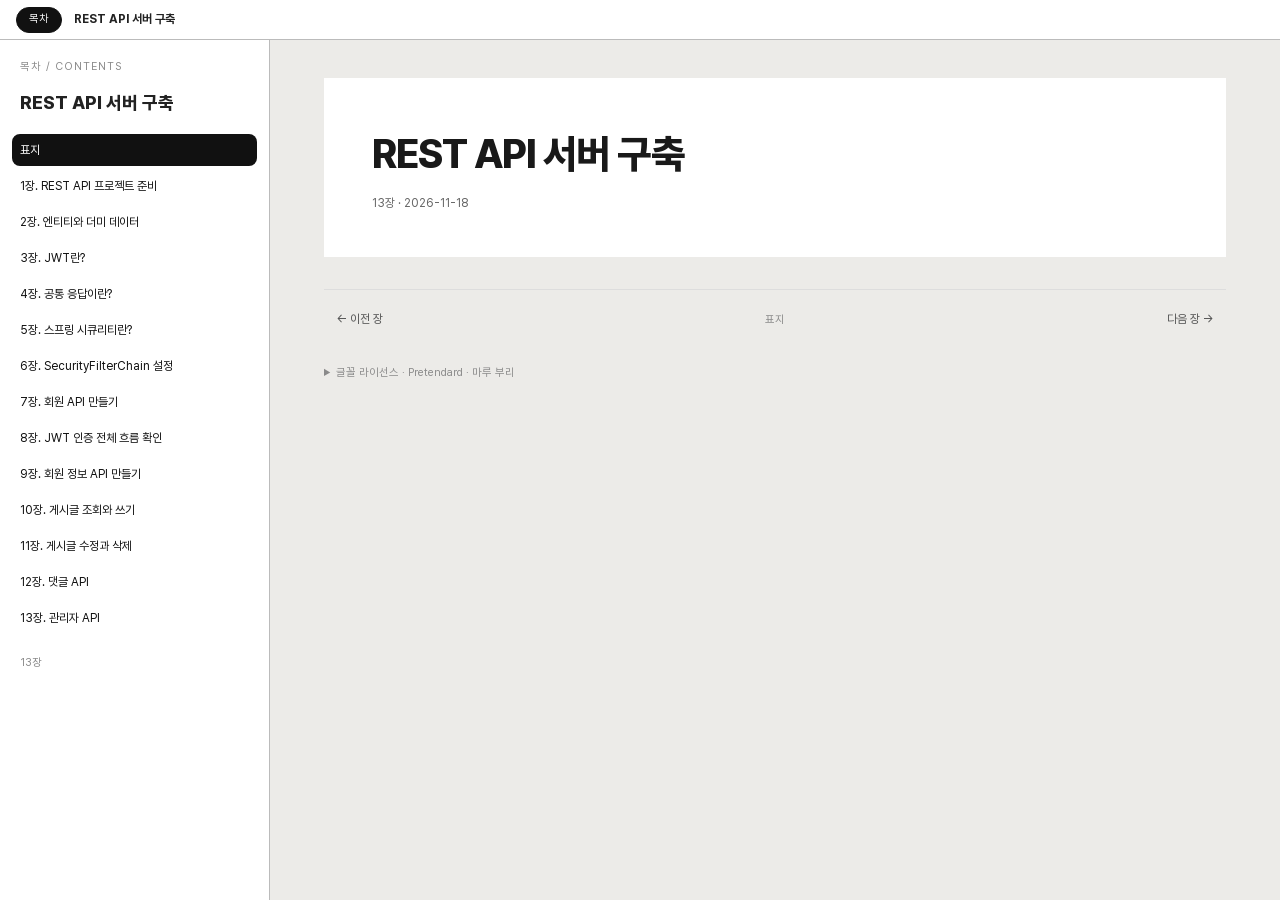
==== commit d9ca1210: "원고 수정 반영" ====
--- a/index.html
+++ b/index.html
@@ -1,189 +1,189 @@
-<!doctype html><html lang="ko"><head><meta charset="utf-8"><meta http-equiv="Content-Security-Policy" content="default-src 'none'; img-src 'self' data: blob:; font-src 'self'; style-src 'self' 'unsafe-inline'; script-src 'self' 'unsafe-inline'"><meta name="viewport" content="width=device-width,initial-scale=1"><title>REST API 서버 구축</title><link rel="stylesheet" href="assets/book-a89ae88501600a40.css"></head><body><div class="reader" data-toc="open"><header class="book-bar"><button type="button" class="toc-toggle" aria-expanded="true" aria-controls="toc">목차</button><span class="book-bar__title">REST API 서버 구축</span></header><aside class="toc" id="toc"><p class="caption">목차 / CONTENTS</p><div class="toc-title">REST API 서버 구축</div><a href="index.html" data-chapter="0" title="표지" aria-current="true">표지</a><a href="chapters/01.html" data-chapter="1" title="1장. REST API 프로젝트 준비" aria-current="false">1장. REST API 프로젝트 준비</a><a href="chapters/02.html" data-chapter="2" title="2장. 엔티티와 더미 데이터" aria-current="false">2장. 엔티티와 더미 데이터</a><a href="chapters/03.html" data-chapter="3" title="3장. JWT란?" aria-current="false">3장. JWT란?</a><a href="chapters/04.html" data-chapter="4" title="4장. 공통 응답이란?" aria-current="false">4장. 공통 응답이란?</a><a href="chapters/05.html" data-chapter="5" title="5장. 스프링 시큐리티란?" aria-current="false">5장. 스프링 시큐리티란?</a><a href="chapters/06.html" data-chapter="6" title="6장. SecurityFilterChain 설정" aria-current="false">6장. SecurityFilterChain 설정</a><a href="chapters/07.html" data-chapter="7" title="7장. 회원 API 만들기" aria-current="false">7장. 회원 API 만들기</a><a href="chapters/08.html" data-chapter="8" title="8장. JWT 인증 전체 흐름 확인" aria-current="false">8장. JWT 인증 전체 흐름 확인</a><a href="chapters/09.html" data-chapter="9" title="9장. 회원 정보 API 만들기" aria-current="false">9장. 회원 정보 API 만들기</a><a href="chapters/10.html" data-chapter="10" title="10장. 게시글 조회와 쓰기" aria-current="false">10장. 게시글 조회와 쓰기</a><a href="chapters/11.html" data-chapter="11" title="11장. 게시글 수정과 삭제" aria-current="false">11장. 게시글 수정과 삭제</a><a href="chapters/12.html" data-chapter="12" title="12장. 댓글 API" aria-current="false">12장. 댓글 API</a><a href="chapters/13.html" data-chapter="13" title="13장. 관리자 API" aria-current="false">13장. 관리자 API</a><footer>13장</footer></aside><main class="reading"><header class="book-head"><h1>REST API 서버 구축</h1><p>13장 · 2026-11-17</p></header><nav class="chapter-nav"><button type="button" class="text" data-prev="true" disabled="">← 이전 장</button><span>표지</span><button type="button" class="text" data-next="true" data-href="chapters/01.html">다음 장 →</button></nav><details class="license"><summary>글꼴 라이선스 · Pretendard · 마루 부리</summary><pre>Copyright (c) 2021, Kil Hyung-jin (https://github.com/orioncactus/pretendard),
-with Reserved Font Name Pretendard.
-
-This Font Software is licensed under the SIL Open Font License, Version 1.1.
-This license is copied below, and is also available with a FAQ at:
-https://scripts.sil.org/OFL
-
-
------------------------------------------------------------
-SIL OPEN FONT LICENSE Version 1.1 - 26 February 2007
------------------------------------------------------------
-
-PREAMBLE
-The goals of the Open Font License (OFL) are to stimulate worldwide
-development of collaborative font projects, to support the font creation
-efforts of academic and linguistic communities, and to provide a free and
-open framework in which fonts may be shared and improved in partnership
-with others.
-
-The OFL allows the licensed fonts to be used, studied, modified and
-redistributed freely as long as they are not sold by themselves. The
-fonts, including any derivative works, can be bundled, embedded, 
-redistributed and/or sold with any software provided that any reserved
-names are not used by derivative works. The fonts and derivatives,
-however, cannot be released under any other type of license. The
-requirement for fonts to remain under this license does not apply
-to any document created using the fonts or their derivatives.
-
-DEFINITIONS
-&quot;Font Software&quot; refers to the set of files released by the Copyright
-Holder(s) under this license and clearly marked as such. This may
-include source files, build scripts and documentation.
-
-&quot;Reserved Font Name&quot; refers to any names specified as such after the
-copyright statement(s).
-
-&quot;Original Version&quot; refers to the collection of Font Software components as
-distributed by the Copyright Holder(s).
-
-&quot;Modified Version&quot; refers to any derivative made by adding to, deleting,
-or substituting -- in part or in whole -- any of the components of the
-Original Version, by changing formats or by porting the Font Software to a
-new environment.
-
-&quot;Author&quot; refers to any designer, engineer, programmer, technical
-writer or other person who contributed to the Font Software.
-
-PERMISSION &amp; CONDITIONS
-Permission is hereby granted, free of charge, to any person obtaining
-a copy of the Font Software, to use, study, copy, merge, embed, modify,
-redistribute, and sell modified and unmodified copies of the Font
-Software, subject to the following conditions:
-
-1) Neither the Font Software nor any of its individual components,
-in Original or Modified Versions, may be sold by itself.
-
-2) Original or Modified Versions of the Font Software may be bundled,
-redistributed and/or sold with any software, provided that each copy
-contains the above copyright notice and this license. These can be
-included either as stand-alone text files, human-readable headers or
-in the appropriate machine-readable metadata fields within text or
-binary files as long as those fields can be easily viewed by the user.
-
-3) No Modified Version of the Font Software may use the Reserved Font
-Name(s) unless explicit written permission is granted by the corresponding
-Copyright Holder. This restriction only applies to the primary font name as
-presented to the users.
-
-4) The name(s) of the Copyright Holder(s) or the Author(s) of the Font
-Software shall not be used to promote, endorse or advertise any
-Modified Version, except to acknowledge the contribution(s) of the
-Copyright Holder(s) and the Author(s) or with their explicit written
-permission.
-
-5) The Font Software, modified or unmodified, in part or in whole,
-must be distributed entirely under this license, and must not be
-distributed under any other license. The requirement for fonts to
-remain under this license does not apply to any document created
-using the Font Software.
-
-TERMINATION
-This license becomes null and void if any of the above conditions are
-not met.
-
-DISCLAIMER
-THE FONT SOFTWARE IS PROVIDED &quot;AS IS&quot;, WITHOUT WARRANTY OF ANY KIND,
-EXPRESS OR IMPLIED, INCLUDING BUT NOT LIMITED TO ANY WARRANTIES OF
-MERCHANTABILITY, FITNESS FOR A PARTICULAR PURPOSE AND NONINFRINGEMENT
-OF COPYRIGHT, PATENT, TRADEMARK, OR OTHER RIGHT. IN NO EVENT SHALL THE
-COPYRIGHT HOLDER BE LIABLE FOR ANY CLAIM, DAMAGES OR OTHER LIABILITY,
-INCLUDING ANY GENERAL, SPECIAL, INDIRECT, INCIDENTAL, OR CONSEQUENTIAL
-DAMAGES, WHETHER IN AN ACTION OF CONTRACT, TORT OR OTHERWISE, ARISING
-FROM, OUT OF THE USE OR INABILITY TO USE THE FONT SOFTWARE OR FROM
-OTHER DEALINGS IN THE FONT SOFTWARE.
-</pre><pre>© NAVER Corp. © NAVER Cultural Foundation Corp. (https://hangeul.naver.com/font)
-MaruBuri (마루 부리) — font files as distributed, unmodified.
-
-This Font Software is licensed under the SIL Open Font License, Version 1.1.
-This license is copied below, and is also available with a FAQ at:
-https://scripts.sil.org/OFL
-
-
------------------------------------------------------------
-SIL OPEN FONT LICENSE Version 1.1 - 26 February 2007
------------------------------------------------------------
-
-PREAMBLE
-The goals of the Open Font License (OFL) are to stimulate worldwide
-development of collaborative font projects, to support the font creation
-efforts of academic and linguistic communities, and to provide a free and
-open framework in which fonts may be shared and improved in partnership
-with others.
-
-The OFL allows the licensed fonts to be used, studied, modified and
-redistributed freely as long as they are not sold by themselves. The
-fonts, including any derivative works, can be bundled, embedded, 
-redistributed and/or sold with any software provided that any reserved
-names are not used by derivative works. The fonts and derivatives,
-however, cannot be released under any other type of license. The
-requirement for fonts to remain under this license does not apply
-to any document created using the fonts or their derivatives.
-
-DEFINITIONS
-&quot;Font Software&quot; refers to the set of files released by the Copyright
-Holder(s) under this license and clearly marked as such. This may
-include source files, build scripts and documentation.
-
-&quot;Reserved Font Name&quot; refers to any names specified as such after the
-copyright statement(s).
-
-&quot;Original Version&quot; refers to the collection of Font Software components as
-distributed by the Copyright Holder(s).
-
-&quot;Modified Version&quot; refers to any derivative made by adding to, deleting,
-or substituting -- in part or in whole -- any of the components of the
-Original Version, by changing formats or by porting the Font Software to a
-new environment.
-
-&quot;Author&quot; refers to any designer, engineer, programmer, technical
-writer or other person who contributed to the Font Software.
-
-PERMISSION &amp; CONDITIONS
-Permission is hereby granted, free of charge, to any person obtaining
-a copy of the Font Software, to use, study, copy, merge, embed, modify,
-redistribute, and sell modified and unmodified copies of the Font
-Software, subject to the following conditions:
-
-1) Neither the Font Software nor any of its individual components,
-in Original or Modified Versions, may be sold by itself.
-
-2) Original or Modified Versions of the Font Software may be bundled,
-redistributed and/or sold with any software, provided that each copy
-contains the above copyright notice and this license. These can be
-included either as stand-alone text files, human-readable headers or
-in the appropriate machine-readable metadata fields within text or
-binary files as long as those fields can be easily viewed by the user.
-
-3) No Modified Version of the Font Software may use the Reserved Font
-Name(s) unless explicit written permission is granted by the corresponding
-Copyright Holder. This restriction only applies to the primary font name as
-presented to the users.
-
-4) The name(s) of the Copyright Holder(s) or the Author(s) of the Font
-Software shall not be used to promote, endorse or advertise any
-Modified Version, except to acknowledge the contribution(s) of the
-Copyright Holder(s) and the Author(s) or with their explicit written
-permission.
-
-5) The Font Software, modified or unmodified, in part or in whole,
-must be distributed entirely under this license, and must not be
-distributed under any other license. The requirement for fonts to
-remain under this license does not apply to any document created
-using the Font Software.
-
-TERMINATION
-This license becomes null and void if any of the above conditions are
-not met.
-
-DISCLAIMER
-THE FONT SOFTWARE IS PROVIDED &quot;AS IS&quot;, WITHOUT WARRANTY OF ANY KIND,
-EXPRESS OR IMPLIED, INCLUDING BUT NOT LIMITED TO ANY WARRANTIES OF
-MERCHANTABILITY, FITNESS FOR A PARTICULAR PURPOSE AND NONINFRINGEMENT
-OF COPYRIGHT, PATENT, TRADEMARK, OR OTHER RIGHT. IN NO EVENT SHALL THE
-COPYRIGHT HOLDER BE LIABLE FOR ANY CLAIM, DAMAGES OR OTHER LIABILITY,
-INCLUDING ANY GENERAL, SPECIAL, INDIRECT, INCIDENTAL, OR CONSEQUENTIAL
-DAMAGES, WHETHER IN AN ACTION OF CONTRACT, TORT OR OTHERWISE, ARISING
-FROM, OUT OF THE USE OR INABILITY TO USE THE FONT SOFTWARE OR FROM
-OTHER DEALINGS IN THE FONT SOFTWARE.
+<!doctype html><html lang="ko"><head><meta charset="utf-8"><meta http-equiv="Content-Security-Policy" content="default-src 'none'; img-src 'self' data: blob:; font-src 'self'; style-src 'self' 'unsafe-inline'; script-src 'self' 'unsafe-inline'"><meta name="viewport" content="width=device-width,initial-scale=1"><title>REST API 서버 구축</title><link rel="stylesheet" href="assets/book-d4f8cb83afec858a.css"></head><body><div class="reader" data-toc="open"><header class="book-bar"><button type="button" class="toc-toggle" aria-expanded="true" aria-controls="toc">목차</button><span class="book-bar__title">REST API 서버 구축</span></header><aside class="toc" id="toc"><p class="caption">목차 / CONTENTS</p><div class="toc-title">REST API 서버 구축</div><a href="index.html" data-chapter="0" title="표지" aria-current="true">표지</a><a href="chapters/01.html" data-chapter="1" title="1장. REST API 프로젝트 준비" aria-current="false">1장. REST API 프로젝트 준비</a><a href="chapters/02.html" data-chapter="2" title="2장. 엔티티와 더미 데이터" aria-current="false">2장. 엔티티와 더미 데이터</a><a href="chapters/03.html" data-chapter="3" title="3장. JWT란?" aria-current="false">3장. JWT란?</a><a href="chapters/04.html" data-chapter="4" title="4장. 공통 응답이란?" aria-current="false">4장. 공통 응답이란?</a><a href="chapters/05.html" data-chapter="5" title="5장. 스프링 시큐리티란?" aria-current="false">5장. 스프링 시큐리티란?</a><a href="chapters/06.html" data-chapter="6" title="6장. SecurityFilterChain 설정" aria-current="false">6장. SecurityFilterChain 설정</a><a href="chapters/07.html" data-chapter="7" title="7장. 회원 API 만들기" aria-current="false">7장. 회원 API 만들기</a><a href="chapters/08.html" data-chapter="8" title="8장. JWT 인증 전체 흐름 확인" aria-current="false">8장. JWT 인증 전체 흐름 확인</a><a href="chapters/09.html" data-chapter="9" title="9장. 회원 정보 API 만들기" aria-current="false">9장. 회원 정보 API 만들기</a><a href="chapters/10.html" data-chapter="10" title="10장. 게시글 조회와 쓰기" aria-current="false">10장. 게시글 조회와 쓰기</a><a href="chapters/11.html" data-chapter="11" title="11장. 게시글 수정과 삭제" aria-current="false">11장. 게시글 수정과 삭제</a><a href="chapters/12.html" data-chapter="12" title="12장. 댓글 API" aria-current="false">12장. 댓글 API</a><a href="chapters/13.html" data-chapter="13" title="13장. 관리자 API" aria-current="false">13장. 관리자 API</a><footer>13장</footer></aside><main class="reading"><header class="book-head"><h1>REST API 서버 구축</h1><p>13장 · 2026-11-18</p></header><nav class="chapter-nav"><button type="button" class="text" data-prev="true" disabled="">← 이전 장</button><span>표지</span><button type="button" class="text" data-next="true" data-href="chapters/01.html">다음 장 →</button></nav><details class="license"><summary>글꼴 라이선스 · Pretendard · 마루 부리</summary><pre>Copyright (c) 2021, Kil Hyung-jin (https://github.com/orioncactus/pretendard),
+with Reserved Font Name Pretendard.
+
+This Font Software is licensed under the SIL Open Font License, Version 1.1.
+This license is copied below, and is also available with a FAQ at:
+https://scripts.sil.org/OFL
+
+
+-----------------------------------------------------------
+SIL OPEN FONT LICENSE Version 1.1 - 26 February 2007
+-----------------------------------------------------------
+
+PREAMBLE
+The goals of the Open Font License (OFL) are to stimulate worldwide
+development of collaborative font projects, to support the font creation
+efforts of academic and linguistic communities, and to provide a free and
+open framework in which fonts may be shared and improved in partnership
+with others.
+
+The OFL allows the licensed fonts to be used, studied, modified and
+redistributed freely as long as they are not sold by themselves. The
+fonts, including any derivative works, can be bundled, embedded, 
+redistributed and/or sold with any software provided that any reserved
+names are not used by derivative works. The fonts and derivatives,
+however, cannot be released under any other type of license. The
+requirement for fonts to remain under this license does not apply
+to any document created using the fonts or their derivatives.
+
+DEFINITIONS
+&quot;Font Software&quot; refers to the set of files released by the Copyright
+Holder(s) under this license and clearly marked as such. This may
+include source files, build scripts and documentation.
+
+&quot;Reserved Font Name&quot; refers to any names specified as such after the
+copyright statement(s).
+
+&quot;Original Version&quot; refers to the collection of Font Software components as
+distributed by the Copyright Holder(s).
+
+&quot;Modified Version&quot; refers to any derivative made by adding to, deleting,
+or substituting -- in part or in whole -- any of the components of the
+Original Version, by changing formats or by porting the Font Software to a
+new environment.
+
+&quot;Author&quot; refers to any designer, engineer, programmer, technical
+writer or other person who contributed to the Font Software.
+
+PERMISSION &amp; CONDITIONS
+Permission is hereby granted, free of charge, to any person obtaining
+a copy of the Font Software, to use, study, copy, merge, embed, modify,
+redistribute, and sell modified and unmodified copies of the Font
+Software, subject to the following conditions:
+
+1) Neither the Font Software nor any of its individual components,
+in Original or Modified Versions, may be sold by itself.
+
+2) Original or Modified Versions of the Font Software may be bundled,
+redistributed and/or sold with any software, provided that each copy
+contains the above copyright notice and this license. These can be
+included either as stand-alone text files, human-readable headers or
+in the appropriate machine-readable metadata fields within text or
+binary files as long as those fields can be easily viewed by the user.
+
+3) No Modified Version of the Font Software may use the Reserved Font
+Name(s) unless explicit written permission is granted by the corresponding
+Copyright Holder. This restriction only applies to the primary font name as
+presented to the users.
+
+4) The name(s) of the Copyright Holder(s) or the Author(s) of the Font
+Software shall not be used to promote, endorse or advertise any
+Modified Version, except to acknowledge the contribution(s) of the
+Copyright Holder(s) and the Author(s) or with their explicit written
+permission.
+
+5) The Font Software, modified or unmodified, in part or in whole,
+must be distributed entirely under this license, and must not be
+distributed under any other license. The requirement for fonts to
+remain under this license does not apply to any document created
+using the Font Software.
+
+TERMINATION
+This license becomes null and void if any of the above conditions are
+not met.
+
+DISCLAIMER
+THE FONT SOFTWARE IS PROVIDED &quot;AS IS&quot;, WITHOUT WARRANTY OF ANY KIND,
+EXPRESS OR IMPLIED, INCLUDING BUT NOT LIMITED TO ANY WARRANTIES OF
+MERCHANTABILITY, FITNESS FOR A PARTICULAR PURPOSE AND NONINFRINGEMENT
+OF COPYRIGHT, PATENT, TRADEMARK, OR OTHER RIGHT. IN NO EVENT SHALL THE
+COPYRIGHT HOLDER BE LIABLE FOR ANY CLAIM, DAMAGES OR OTHER LIABILITY,
+INCLUDING ANY GENERAL, SPECIAL, INDIRECT, INCIDENTAL, OR CONSEQUENTIAL
+DAMAGES, WHETHER IN AN ACTION OF CONTRACT, TORT OR OTHERWISE, ARISING
+FROM, OUT OF THE USE OR INABILITY TO USE THE FONT SOFTWARE OR FROM
+OTHER DEALINGS IN THE FONT SOFTWARE.
+</pre><pre>© NAVER Corp. © NAVER Cultural Foundation Corp. (https://hangeul.naver.com/font)
+MaruBuri (마루 부리) — font files as distributed, unmodified.
+
+This Font Software is licensed under the SIL Open Font License, Version 1.1.
+This license is copied below, and is also available with a FAQ at:
+https://scripts.sil.org/OFL
+
+
+-----------------------------------------------------------
+SIL OPEN FONT LICENSE Version 1.1 - 26 February 2007
+-----------------------------------------------------------
+
+PREAMBLE
+The goals of the Open Font License (OFL) are to stimulate worldwide
+development of collaborative font projects, to support the font creation
+efforts of academic and linguistic communities, and to provide a free and
+open framework in which fonts may be shared and improved in partnership
+with others.
+
+The OFL allows the licensed fonts to be used, studied, modified and
+redistributed freely as long as they are not sold by themselves. The
+fonts, including any derivative works, can be bundled, embedded, 
+redistributed and/or sold with any software provided that any reserved
+names are not used by derivative works. The fonts and derivatives,
+however, cannot be released under any other type of license. The
+requirement for fonts to remain under this license does not apply
+to any document created using the fonts or their derivatives.
+
+DEFINITIONS
+&quot;Font Software&quot; refers to the set of files released by the Copyright
+Holder(s) under this license and clearly marked as such. This may
+include source files, build scripts and documentation.
+
+&quot;Reserved Font Name&quot; refers to any names specified as such after the
+copyright statement(s).
+
+&quot;Original Version&quot; refers to the collection of Font Software components as
+distributed by the Copyright Holder(s).
+
+&quot;Modified Version&quot; refers to any derivative made by adding to, deleting,
+or substituting -- in part or in whole -- any of the components of the
+Original Version, by changing formats or by porting the Font Software to a
+new environment.
+
+&quot;Author&quot; refers to any designer, engineer, programmer, technical
+writer or other person who contributed to the Font Software.
+
+PERMISSION &amp; CONDITIONS
+Permission is hereby granted, free of charge, to any person obtaining
+a copy of the Font Software, to use, study, copy, merge, embed, modify,
+redistribute, and sell modified and unmodified copies of the Font
+Software, subject to the following conditions:
+
+1) Neither the Font Software nor any of its individual components,
+in Original or Modified Versions, may be sold by itself.
+
+2) Original or Modified Versions of the Font Software may be bundled,
+redistributed and/or sold with any software, provided that each copy
+contains the above copyright notice and this license. These can be
+included either as stand-alone text files, human-readable headers or
+in the appropriate machine-readable metadata fields within text or
+binary files as long as those fields can be easily viewed by the user.
+
+3) No Modified Version of the Font Software may use the Reserved Font
+Name(s) unless explicit written permission is granted by the corresponding
+Copyright Holder. This restriction only applies to the primary font name as
+presented to the users.
+
+4) The name(s) of the Copyright Holder(s) or the Author(s) of the Font
+Software shall not be used to promote, endorse or advertise any
+Modified Version, except to acknowledge the contribution(s) of the
+Copyright Holder(s) and the Author(s) or with their explicit written
+permission.
+
+5) The Font Software, modified or unmodified, in part or in whole,
+must be distributed entirely under this license, and must not be
+distributed under any other license. The requirement for fonts to
+remain under this license does not apply to any document created
+using the Font Software.
+
+TERMINATION
+This license becomes null and void if any of the above conditions are
+not met.
+
+DISCLAIMER
+THE FONT SOFTWARE IS PROVIDED &quot;AS IS&quot;, WITHOUT WARRANTY OF ANY KIND,
+EXPRESS OR IMPLIED, INCLUDING BUT NOT LIMITED TO ANY WARRANTIES OF
+MERCHANTABILITY, FITNESS FOR A PARTICULAR PURPOSE AND NONINFRINGEMENT
+OF COPYRIGHT, PATENT, TRADEMARK, OR OTHER RIGHT. IN NO EVENT SHALL THE
+COPYRIGHT HOLDER BE LIABLE FOR ANY CLAIM, DAMAGES OR OTHER LIABILITY,
+INCLUDING ANY GENERAL, SPECIAL, INDIRECT, INCIDENTAL, OR CONSEQUENTIAL
+DAMAGES, WHETHER IN AN ACTION OF CONTRACT, TORT OR OTHERWISE, ARISING
+FROM, OUT OF THE USE OR INABILITY TO USE THE FONT SOFTWARE OR FROM
+OTHER DEALINGS IN THE FONT SOFTWARE.
 </pre></details></main></div><script src="assets/book-6d8228e561daa8ba.js"></script></body></html>
--- a/assets/book-d4f8cb83afec858a.css
+++ b/assets/book-d4f8cb83afec858a.css
@@ -0,0 +1,331 @@
+@font-face{font-family:Pretendard;src:url("fonts/Pretendard-400.woff2") format("woff2");font-weight:400;font-display:block}
+@font-face{font-family:Pretendard;src:url("fonts/Pretendard-600.woff2") format("woff2");font-weight:600;font-display:block}
+@font-face{font-family:Pretendard;src:url("fonts/Pretendard-700.woff2") format("woff2");font-weight:700;font-display:block}
+@font-face{font-family:Pretendard;src:url("fonts/Pretendard-800.woff2") format("woff2");font-weight:800;font-display:block}
+@font-face{font-family:MaruBuri;src:url("fonts/MaruBuri-400.woff2") format("woff2");font-weight:400;font-display:block}
+@font-face{font-family:MaruBuri;src:url("fonts/MaruBuri-700.woff2") format("woff2");font-weight:700;font-display:block}
+/* specs/design/tokens.md 1절(기본) · 2절(의미) 그대로. 값은 그 파일에만 두고 여기는 같은 이름 · 같은 값 */
+:root {
+  /* 1. 기본 토큰 (실제 값) */
+
+  /* 색 */
+  --gray-0: #ffffff;
+  --gray-50: #f5f5f5;
+  --gray-100: #e5e5e5;
+  --gray-300: #c4c4c4;
+  --gray-500: #8a8a8a;
+  --gray-700: #555555;
+  --gray-900: #111111;
+  --red-600: #d4271b;
+  --white-a85: rgba(255,255,255,.85);
+
+  /* 글꼴 */
+  --font-sans: 'Pretendard','Noto Sans KR','Malgun Gothic',sans-serif;
+  --font-mono: 'Cascadia Mono','Consolas','Pretendard',monospace;
+
+  /* 글자 크기 */
+  --font-size-xs: 11px;
+  --font-size-sm: 12px;
+  --font-size-md: 14px;
+  --font-size-lg: 18px;
+  --font-size-xl: 28px;
+  --font-size-frame: 22px;
+  --font-size-frame-lg: 40px;
+
+  /* 굵기 */
+  --font-weight-regular: 400;
+  --font-weight-semibold: 600;
+  --font-weight-bold: 700;
+  --font-weight-heavy: 800;
+
+  /* 자간 */
+  --tracking-tight: -1.5px;
+  --tracking-snug: -0.5px;
+  --tracking-wide: 1px;
+
+  /* 행간 */
+  --leading-body: 1.6;
+
+  /* 투명도 */
+  --opacity-hover: .85;
+  --opacity-disabled: .4;
+
+  /* 여백 (4px 단위) */
+  --space-half: 2px;
+  --space-1: 4px;
+  --space-2: 8px;
+  --space-3: 12px;
+  --space-4: 16px;
+  --space-5: 20px;
+  --space-6: 24px;
+  --space-8: 32px;
+  --space-10: 40px;
+  --space-12: 56px;
+  --pill-overlap: 11px;
+
+  /* 모서리 */
+  --radius-sm: 4px;
+  --radius-md: 8px;
+  --radius-card: 14px;
+  --radius-btn: 999px;
+
+  /* 선 두께 */
+  --line-w: 1px;
+  --line-w-frame: 1.5px;
+  --line-w-focus: 2px;
+  --line-w-selected: 3px;
+
+  /* 높이 */
+  --control-h-sm: 26px;
+  --control-h-md: 32px;
+  --control-h-lg: 40px;
+  --bar-h: 56px;
+  --progress-h: 3px;
+  --icon-size: 18px;
+
+  /* 레이아웃 폭 */
+  --panel-w: 270px;
+  --side-w: 340px;
+  --content-w: 760px;
+  --dialog-w: 420px;
+  --picker-w: 1180px;
+  --picker-h: 720px;
+  --create-field-w: 460px;
+  --bubble-w: 560px;
+  --chlist-w: 240px;
+  --memo-w: 260px;
+  --review-toc-w: 196px;
+  --review-panel-w: 280px;
+  --review-paper-w: 1040px;
+  --review-h2-size: 25px;
+  --book-narrow-w: 720px;
+  --present-narrow-w: 900px;
+  --present-narrow-h: 480px;
+  --app-min-w: 1280px;
+  --app-min-h: 720px;
+
+  /* 무늬 */
+  --dot-grid: radial-gradient(var(--color-dot) 1px, transparent 1px) 0 0 / 16px 16px;
+  /* 책 코드 강조 (011, 책 HTML 안에서만): 흑백 강조 하나 (FR-024) */
+  --code-text: #222;
+  --code-keyword: #151515;
+  --code-keyword-weight: var(--font-weight-bold);
+  --code-string: #596467;
+  --code-comment: #666;
+  --code-function: #424d60;
+  --code-class: #424d60;
+  --code-constant: #222;
+  --code-tag: #151515;
+  --code-output: #222;
+  --code-rule: #333;
+  --code-bg: #fafafa;
+  --code-ln: #888;
+  --code-line: 20px;
+  /* 책 종이 (011): 회색 바깥 + 흰 종이 단 · 장 머리 · 본문 글꼴 */
+  --book-page-bg: #ecebe8;
+  --book-paper-w: 1000px;
+  --book-paper-pad-y: 44px;
+  --book-paper-pad-x: 48px;
+  --book-reading-pad: 38px 54px;
+  --book-paper-gap: 28px;
+  --book-mid-w: 1100px;
+  --book-mid-paper-pad: 26px;
+  --book-mid-reading-pad: 20px;
+  --book-bar-h: 40px;
+  --font-book: 'MaruBuri', serif;
+  --font-book-num: Georgia, 'Times New Roman', serif;
+  --font-book-code: 'Consolas','Cascadia Mono','Pretendard',monospace;
+  --book-font-size: 15px;
+  --book-leading: 1.85;
+  --book-h1-size: 40px;
+  --book-h2-size: 28px;
+  --book-h3-size: 21px;
+  --book-h4-size: 16px;
+  --book-num-size: 70px;
+  --book-small-size: 13px;
+  --book-ln-size: 10px;
+  --book-ink: #222;
+  --book-head-ink: #191919;
+  --book-sub-ink: #444;
+  --book-muted: #666;
+  --book-caption-ink: #555;
+  --book-num-ink: #ccc;
+  --book-rule: #aaa;
+  --book-rule-soft: #bbb;
+  --book-rule-faint: #ddd;
+  --book-h2-rule: 7px solid #dedede;
+  --book-table-head: #ececec;
+  --book-inline-code-bg: #f1f1f1;
+
+  /* PDF 쪽 (011 FR-038) */
+  --pdf-page: A4;
+  --pdf-margin: 20mm;
+  /* 2. 의미 토큰 (쓰임 이름 → 기본 토큰) */
+
+  /* 색 */
+  --color-bg: var(--gray-0);
+  --color-surface: var(--gray-0);
+  --color-soft: var(--gray-50);
+  --color-text: var(--gray-900);
+  --color-sub: var(--gray-700);
+  --color-muted: var(--gray-500);
+  --color-faint: var(--gray-300);
+  --color-line: var(--gray-900);
+  --color-line-soft: var(--gray-100);
+  --color-dot: var(--gray-100);
+  --color-inverse-bg: var(--gray-900);
+  --color-inverse-text: var(--gray-0);
+  --color-danger: var(--red-600);
+  --color-overlay: var(--white-a85);
+
+  /* 선 */
+  --border-strong: var(--line-w) solid var(--color-line);
+  --border-frame: var(--line-w-frame) solid var(--color-line);
+  --border-soft: var(--line-w) solid var(--color-line-soft);
+  --border-dashed: var(--line-w-frame) dashed var(--color-faint);
+  --focus-ring: inset 0 0 0 var(--line-w-focus) var(--color-line);
+  --border-selected: var(--line-w-selected);
+
+  /* 레이아웃 */
+  --body-pad-y: var(--space-6);
+  --body-pad-x: var(--space-8);
+  --content-pad-y: var(--space-10);
+
+  /* 용도 높이 (roles.md) */
+  --row-h: var(--control-h-md);
+  --inline-h: var(--control-h-sm);
+  --field-h: var(--control-h-lg);
+}
+
+/* 책 HTML 안에 넣는 모양 (design-system "책" · components 책 머리 줄 · 책 종이 · 책 머리 · 책 코드 · 책 그림 · 책 팁 · tokens 책 코드 강조 · 책 종이). 값은 tokens.css 토큰만 */
+* { box-sizing: border-box; }
+html, body { margin: 0; height: 100%; }
+body { color: var(--book-ink); background: var(--color-bg); font: var(--book-font-size)/var(--book-leading) var(--font-book); }
+button { height: var(--inline-h); padding: 0 var(--space-3); border: var(--border-strong); border-radius: var(--radius-btn); background: var(--color-surface); color: var(--color-text); font: inherit; font-family: var(--font-sans); font-size: var(--font-size-xs); white-space: nowrap; cursor: pointer; }
+button:hover:not(:disabled) { background: var(--color-soft); }
+button:disabled { cursor: default; color: var(--color-faint); border-color: var(--color-faint); }
+button.text { border: 0; background: transparent; color: var(--color-sub); font-size: var(--font-size-sm); }
+button:focus-visible, a:focus-visible { outline: var(--line-w-focus) solid var(--color-line); outline-offset: var(--space-1); }
+
+/* 책 머리 줄(전체 폭) → 왼쪽 패널 | 본문 칸. [목차]로 패널을 접으면 본문 칸 한 단 (FR-034) */
+.reader { display: grid; grid-template-columns: var(--panel-w) minmax(0, 1fr); grid-template-rows: var(--book-bar-h) minmax(0, 1fr); height: 100vh; }
+.reader[data-toc="closed"] { grid-template-columns: minmax(0, 1fr); }
+.reader[data-toc="closed"] .toc { display: none; }
+.book-bar { grid-column: 1 / -1; display: flex; align-items: center; gap: var(--space-3); min-width: 0; height: var(--book-bar-h); padding: 0 var(--space-4); border-bottom: var(--line-w) solid var(--book-rule-soft); background: var(--color-bg); font-family: var(--font-sans); }
+.book-bar__title { min-width: 0; overflow: hidden; white-space: nowrap; text-overflow: ellipsis; font-size: var(--font-size-sm); font-weight: var(--font-weight-bold); }
+.toc-toggle[aria-expanded="true"] { border-color: var(--color-inverse-bg); background: var(--color-inverse-bg); color: var(--color-inverse-text); }
+.toc { min-width: 0; padding: var(--space-5) var(--space-3) var(--space-4); border-right: var(--line-w) solid var(--book-rule-soft); overflow-y: auto; font: var(--font-size-md)/var(--leading-body) var(--font-sans); }
+.caption { margin: 0 0 var(--space-2); padding: 0 var(--space-2); font: var(--font-size-xs) var(--font-mono); letter-spacing: var(--tracking-wide); color: var(--color-muted); }
+.toc-title { margin: var(--space-4) 0; padding: 0 var(--space-2); font-size: var(--font-size-lg); font-weight: var(--font-weight-heavy); overflow-wrap: anywhere; }
+.toc a { display: block; height: var(--control-h-md); margin: var(--space-1) 0; padding: 0 var(--space-2); border-radius: var(--radius-md); color: var(--color-text); font-size: var(--font-size-sm); line-height: var(--control-h-md); text-decoration: none; white-space: nowrap; overflow: hidden; text-overflow: ellipsis; }
+.toc a:hover { background: var(--color-soft); }
+.toc a[aria-current="true"] { background: var(--color-inverse-bg); color: var(--color-inverse-text); }
+.toc footer { padding: var(--space-4) var(--space-2); font-size: var(--font-size-xs); color: var(--color-muted); }
+
+/* 책 종이: 회색 바깥 위 흰 종이 단(책 머리 · 머리말 · 장마다 하나) */
+.reading { min-width: 0; padding: var(--book-reading-pad); overflow-y: auto; overflow-x: hidden; background: var(--book-page-bg); }
+.book-head, .preface, .chapter { position: relative; max-width: var(--book-paper-w); min-width: 0; margin: 0 auto var(--book-paper-gap); padding: var(--book-paper-pad-y) var(--book-paper-pad-x); background: var(--color-bg); overflow-wrap: anywhere; scroll-margin-top: var(--space-6); }
+
+/* 책 머리 (책 · 장) */
+.book-head h1 { margin: 0; color: var(--book-head-ink); font: var(--font-weight-heavy) var(--book-h1-size)/var(--leading-body) var(--font-sans); letter-spacing: var(--tracking-tight); overflow-wrap: anywhere; }
+.book-head p { margin: var(--space-2) 0 0; color: var(--book-muted); font: var(--font-size-sm)/var(--leading-body) var(--font-sans); }
+.eyebrow { padding-top: var(--space-2); color: var(--book-muted); font: var(--font-size-xs)/var(--leading-body) var(--font-sans); letter-spacing: var(--tracking-wide); }
+.chapter-num { position: absolute; top: var(--space-6); right: var(--book-paper-pad-x); color: var(--book-num-ink); font: var(--book-num-size)/1 var(--font-book-num); user-select: none; }
+.chapter > .chapter-num + h2, .chapter > .chapter-num + .review-block > h2 { margin: var(--space-2) 0 var(--space-8); padding: var(--space-2) calc(var(--book-num-size) * 1.4) var(--space-6) 0; border-top: 0; border-bottom: var(--book-h2-rule); color: var(--book-head-ink); font: var(--font-weight-heavy) var(--book-h2-size)/var(--leading-body) var(--font-sans); letter-spacing: var(--tracking-tight); }
+
+/* 읽는 글 */
+.preface h1, .preface h2, .chapter h2, .chapter h3 { margin: var(--space-8) 0 var(--space-3); padding-top: var(--space-4); border-top: var(--line-w) solid var(--book-rule); color: var(--book-head-ink); font: var(--font-weight-heavy) var(--book-h3-size)/var(--leading-body) var(--font-sans); }
+.chapter h4, .chapter h5 { margin: var(--space-6) 0 var(--space-2); color: var(--book-head-ink); font: var(--font-weight-bold) var(--book-h4-size)/var(--leading-body) var(--font-sans); }
+p { margin: 0 0 var(--space-3); }
+ol, ul { margin: 0 0 var(--space-3); padding-left: var(--space-5); }
+li + li { margin-top: var(--space-1); }
+table { width: 100%; margin: var(--space-5) 0; border-collapse: collapse; table-layout: fixed; font: var(--book-small-size)/var(--leading-body) var(--font-sans); }
+td, th { padding: var(--space-2) var(--space-3); border-bottom: var(--line-w) solid var(--book-rule-soft); text-align: left; vertical-align: top; overflow-wrap: anywhere; }
+th { background: var(--book-table-head); font-weight: var(--font-weight-bold); }
+tbody tr:nth-child(even) { background: var(--code-bg); }
+blockquote { margin: var(--space-5) 0; padding: var(--space-3) 0; border-top: var(--line-w) solid var(--book-rule); border-bottom: var(--line-w) solid var(--book-rule); color: var(--book-sub-ink); }
+blockquote > :last-child { margin-bottom: 0; }
+a { color: var(--book-ink); }
+:not(pre) > code { padding: 0 var(--space-1); background: var(--book-inline-code-bg); font-family: var(--font-book-code); font-size: var(--font-size-sm); }
+.img-alt { color: var(--color-muted); }
+
+/* 책 코드: 위아래 선 상자 → 머리 줄(이름 · [복사]) → 줄 번호 | 코드 칸 (코드 · 명령 · 실행 결과) */
+.code-wrap { position: relative; min-width: 0; margin: var(--space-5) 0; border-top: var(--line-w) solid var(--code-rule); border-bottom: var(--line-w) solid var(--code-rule); }
+.code-label { display: flex; align-items: center; gap: var(--space-2); height: var(--row-h); border-bottom: var(--line-w) solid var(--book-rule-faint); background: var(--color-bg); color: var(--book-ink); font: var(--font-weight-bold) var(--font-size-xs) var(--font-sans); }
+.code-label__name { flex: 1; min-width: 0; overflow: hidden; white-space: nowrap; text-overflow: ellipsis; }
+.code-tools { display: flex; align-items: center; gap: var(--space-2); font-weight: var(--font-weight-regular); }
+.copy-result { font: var(--font-size-xs) var(--font-mono); color: var(--color-muted); }
+.code-body { display: flex; min-width: 0; background: var(--code-bg); }
+.code-ln { flex: none; width: var(--space-8); padding: var(--space-3) var(--space-2) var(--space-3) 0; color: var(--code-ln); font: var(--book-ln-size)/var(--code-line) var(--font-book-code); text-align: right; white-space: pre; user-select: none; }
+pre { flex: 1; min-width: 0; margin: 0; padding: var(--space-3) var(--space-3) var(--space-3) 0; overflow-x: auto; overflow-y: hidden; color: var(--code-text); font: var(--font-size-sm)/var(--code-line) var(--font-book-code); white-space: pre; tab-size: 4; }
+pre code { font: inherit; }
+.code-wrap[data-kind="output"] pre { color: var(--code-output); }
+.cmd-line::before { content: "$ "; color: var(--color-muted); user-select: none; }
+/* Prism 토큰 (tag 토큰이 다른 모양을 물려받지 않게 막는다) */
+pre .token { border: 0; padding: 0; background: none; }
+.token.keyword, .token.boolean, .token.null, .token.important { color: var(--code-keyword); font-weight: var(--code-keyword-weight); }
+.token.string, .token.attr-value, .token.template-string, .token.char, .token.regex { color: var(--code-string); }
+.token.comment, .token.prolog, .token.doctype, .token.cdata { color: var(--code-comment); font-style: italic; }
+.token.function, .token.function-variable { color: var(--code-function); }
+.token.class-name, .token.parameter { color: var(--code-class); }
+.token.number, .token.constant, .token.attr-name, .token.property, .token.literal-property, .token.symbol { color: var(--code-constant); }
+.token.tag { color: var(--code-tag); font-weight: var(--code-keyword-weight); }
+
+/* 책 그림: 테두리 없이 종이 위, 캡션 위 선 */
+.book-figure { min-width: 0; margin: var(--space-6) 0; padding: 0; text-align: center; }
+/* 기본 크기: 폭 ≤ 칸 · 비율 유지 · 키우지 않음, 사진 그림(생성형 · 캡처 · 넣은 이미지)은 높이 ≤ 보이는 본문 높이 × 0.5(책은 화면 50vh).
+   도식 SVG는 글자 크기(≥ --font-size-xs)를 지키려고 높이로 줄이지 않는다. 크기를 적은 그림은 적은 폭(칸까지), 높이 규칙 없음 */
+.figure-scroll { min-width: 0; }
+.book-figure img { display: block; width: auto; height: auto; max-width: 100%; margin: 0 auto; }
+.book-figure img[data-raster] { max-height: 50vh; }
+.book-figure[data-size] img { max-height: none; }
+.book-figure img[hidden] { display: none; }
+.book-figure img.shot { border: var(--border-soft); }
+.review { margin-bottom: var(--space-2); font: var(--font-size-xs) var(--font-mono); color: var(--color-muted); text-align: left; }
+.status-tag { display: inline-block; padding: var(--space-half) var(--space-1); border: var(--line-w) solid var(--color-muted); font: var(--font-size-xs)/1 var(--font-mono); }
+/* 참고 그림의 출처 (009 FR-024, roles "책 그림") */
+.book-figure .credit { margin: var(--space-1) 0 0; font: var(--font-size-xs)/var(--leading-body) var(--font-sans); color: var(--color-sub); overflow-wrap: anywhere; }
+.book-figure figcaption { margin-top: var(--space-2); padding-top: var(--space-2); border-top: var(--line-w) solid var(--book-rule-faint); color: var(--book-caption-ink); font: var(--font-size-sm)/var(--leading-body) var(--font-sans); text-align: left; }
+.words { display: flex; flex-wrap: wrap; justify-content: space-evenly; gap: var(--space-2); margin-top: var(--space-2); font-size: var(--font-size-md); }
+.steps { display: flex; justify-content: center; align-items: center; gap: var(--space-2); margin-top: var(--space-2); }
+.step-count { font: var(--font-size-sm) var(--font-mono); }
+/* 그림 장면 재생기 자리 (011 FR-036 · 020 FR-004): 그림 칸 폭, 장면 비율. 안쪽은 실행 글이 장면 크기로 두고 줄인다 */
+.site-scene { position: relative; width: 100%; overflow: hidden; }
+.site-scene__stage { position: absolute; left: 0; top: 0; transform-origin: 0 0; }
+.blank { text-align: left; }
+.blank__what { margin: 0 0 var(--space-1); font-weight: var(--font-weight-semibold); }
+.blank__why { margin: 0; font-size: var(--font-size-sm); color: var(--color-muted); }
+
+/* 책 팁 (components "책 팁"): 위아래 선 + 라벨 알약 반전 `팁` + 읽는 글 */
+.book-tip { display: flex; flex-direction: column; align-items: flex-start; gap: var(--space-2); min-width: 0; margin: var(--space-5) 0; padding: var(--space-3) 0; border-top: var(--line-w) solid var(--book-rule); border-bottom: var(--line-w) solid var(--book-rule); color: var(--book-sub-ink); }
+.book-tip__label { padding: var(--space-1) var(--space-3); border-radius: var(--radius-btn); background: var(--color-inverse-bg); color: var(--color-inverse-text); font: var(--font-weight-bold) var(--font-size-xs)/1 var(--font-sans); white-space: nowrap; }
+.book-tip__body { align-self: stretch; min-width: 0; overflow-wrap: anywhere; }
+.book-tip__body > :last-child { margin-bottom: 0; }
+
+/* 장 이동 줄 · 글꼴 라이선스 */
+.chapter-nav { display: flex; justify-content: space-between; align-items: center; margin-top: var(--space-8); padding-top: var(--space-4); border-top: var(--line-w) solid var(--book-rule-faint); font-family: var(--font-sans); }
+.chapter-nav span { font: var(--font-size-xs) var(--font-mono); color: var(--color-muted); }
+.license { max-width: var(--book-paper-w); margin: var(--space-8) auto; font: var(--font-size-xs)/var(--leading-body) var(--font-sans); color: var(--color-muted); }
+.license pre { padding: 0; white-space: pre-wrap; font-family: var(--font-sans); color: var(--color-muted); }
+
+/* --book-mid-w(1100px) 이하(작은 창 · 확대): 안쪽만 줄인다 */
+@media (max-width: 1100px) {
+  .reading { padding: var(--book-mid-reading-pad); }
+  .book-head, .preface, .chapter { padding: var(--book-mid-paper-pad); }
+  .chapter-num { right: var(--book-mid-paper-pad); }
+}
+
+/* 좁은 화면 (--book-narrow-w 720px 이하, FR-033 · components "책 머리 줄" · roles 패널 덮개): 목차는 접힌 채 시작하고 [목차]로 덮개를 펼친다 */
+@media (max-width: 720px) {
+  .reader, .reader[data-toc="closed"] { grid-template-columns: minmax(0, 1fr); }
+  .toc { display: none; position: fixed; top: var(--book-bar-h); right: 0; bottom: 0; left: 0; z-index: 1; border-right: 0; background: var(--color-bg); }
+  .reader[data-toc="open"] .toc { display: block; }
+  .reading { padding: 0; }
+  .book-head, .preface, .chapter { margin-bottom: var(--space-3); padding: var(--space-5) var(--space-4); }
+  .chapter-num { top: var(--space-4); right: var(--space-4); font-size: var(--book-h1-size); }
+  .chapter > .chapter-num + h2, .chapter > .chapter-num + .review-block > h2 { padding-right: calc(var(--book-h1-size) * 1.4); }
+  /* 줄이면 그림 속 글자가 --font-size-xs보다 작아지는 도식만 그림 칸 안 가로 스크롤 */
+  .figure-scroll { overflow-x: auto; }
+  .book-figure img[style*="--text-scale"] { min-width: calc(var(--text-scale) * var(--font-size-xs)); max-width: none; }
+}
+
